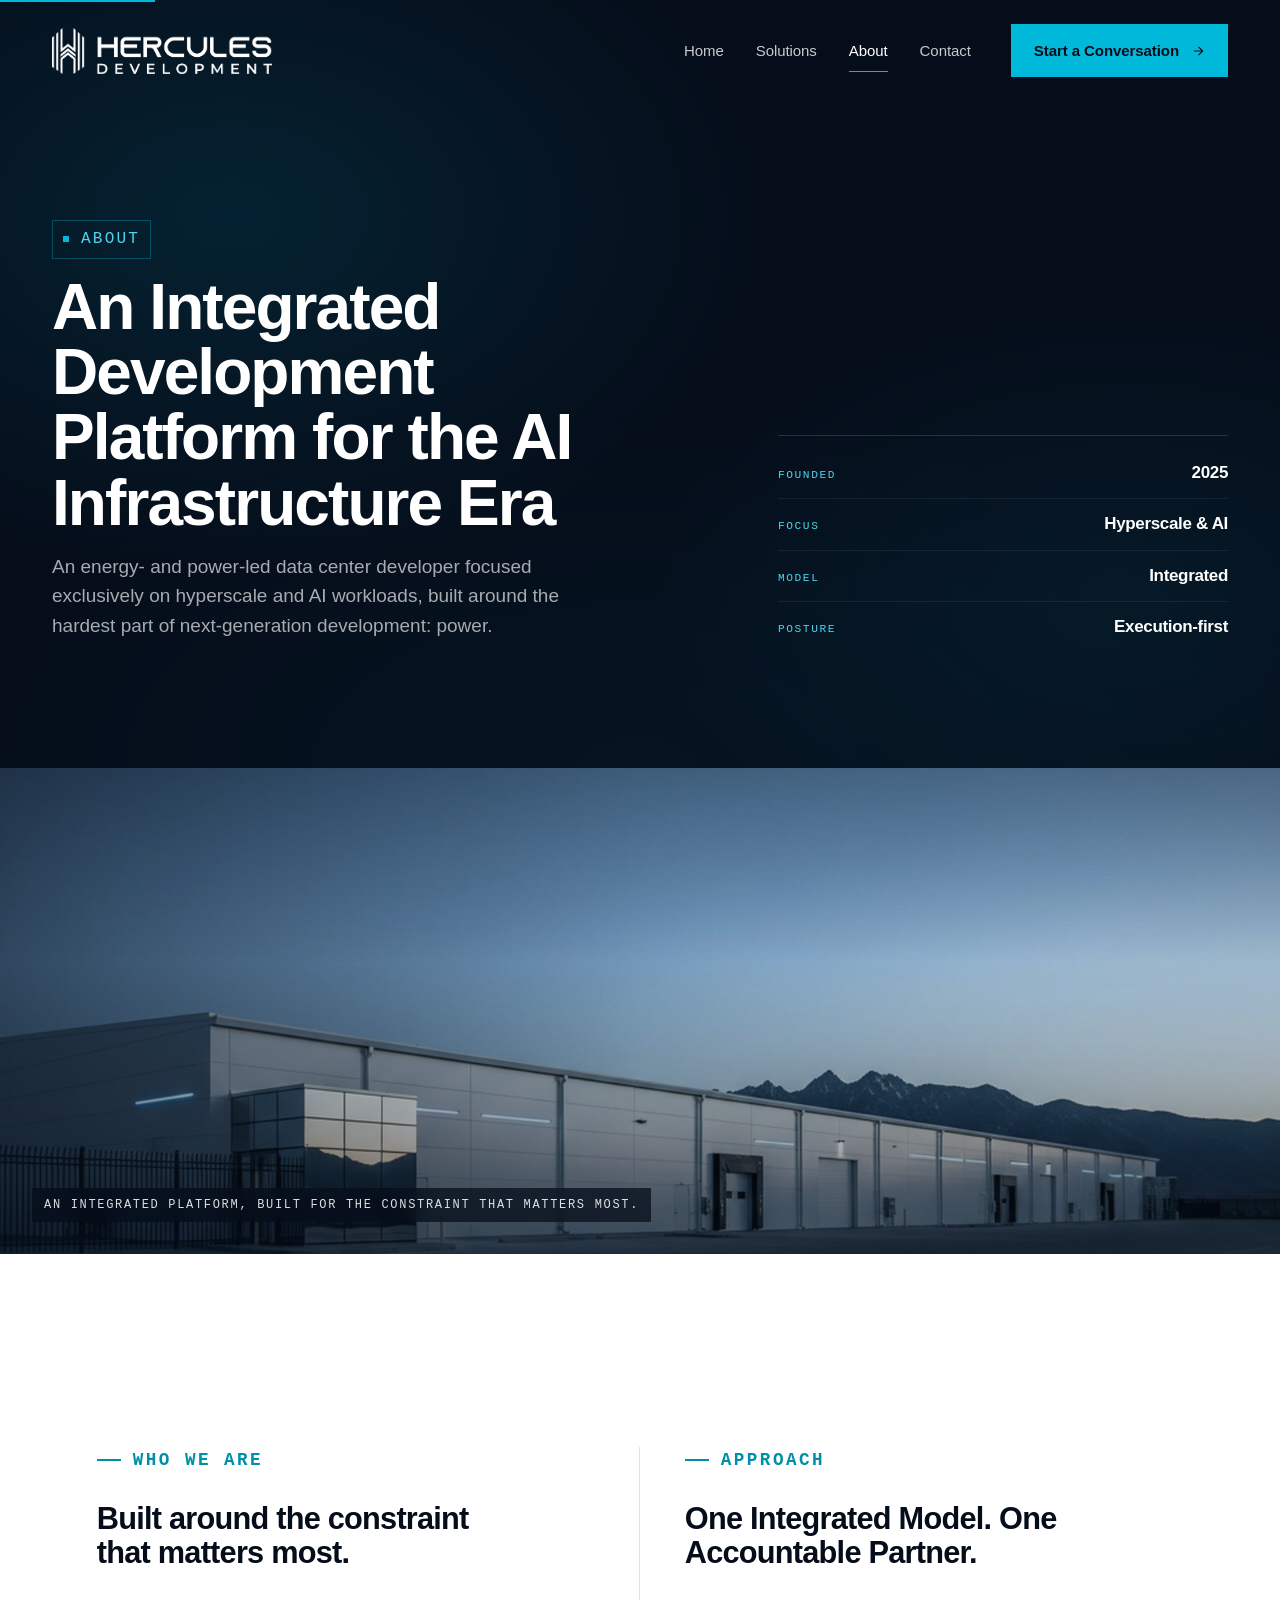
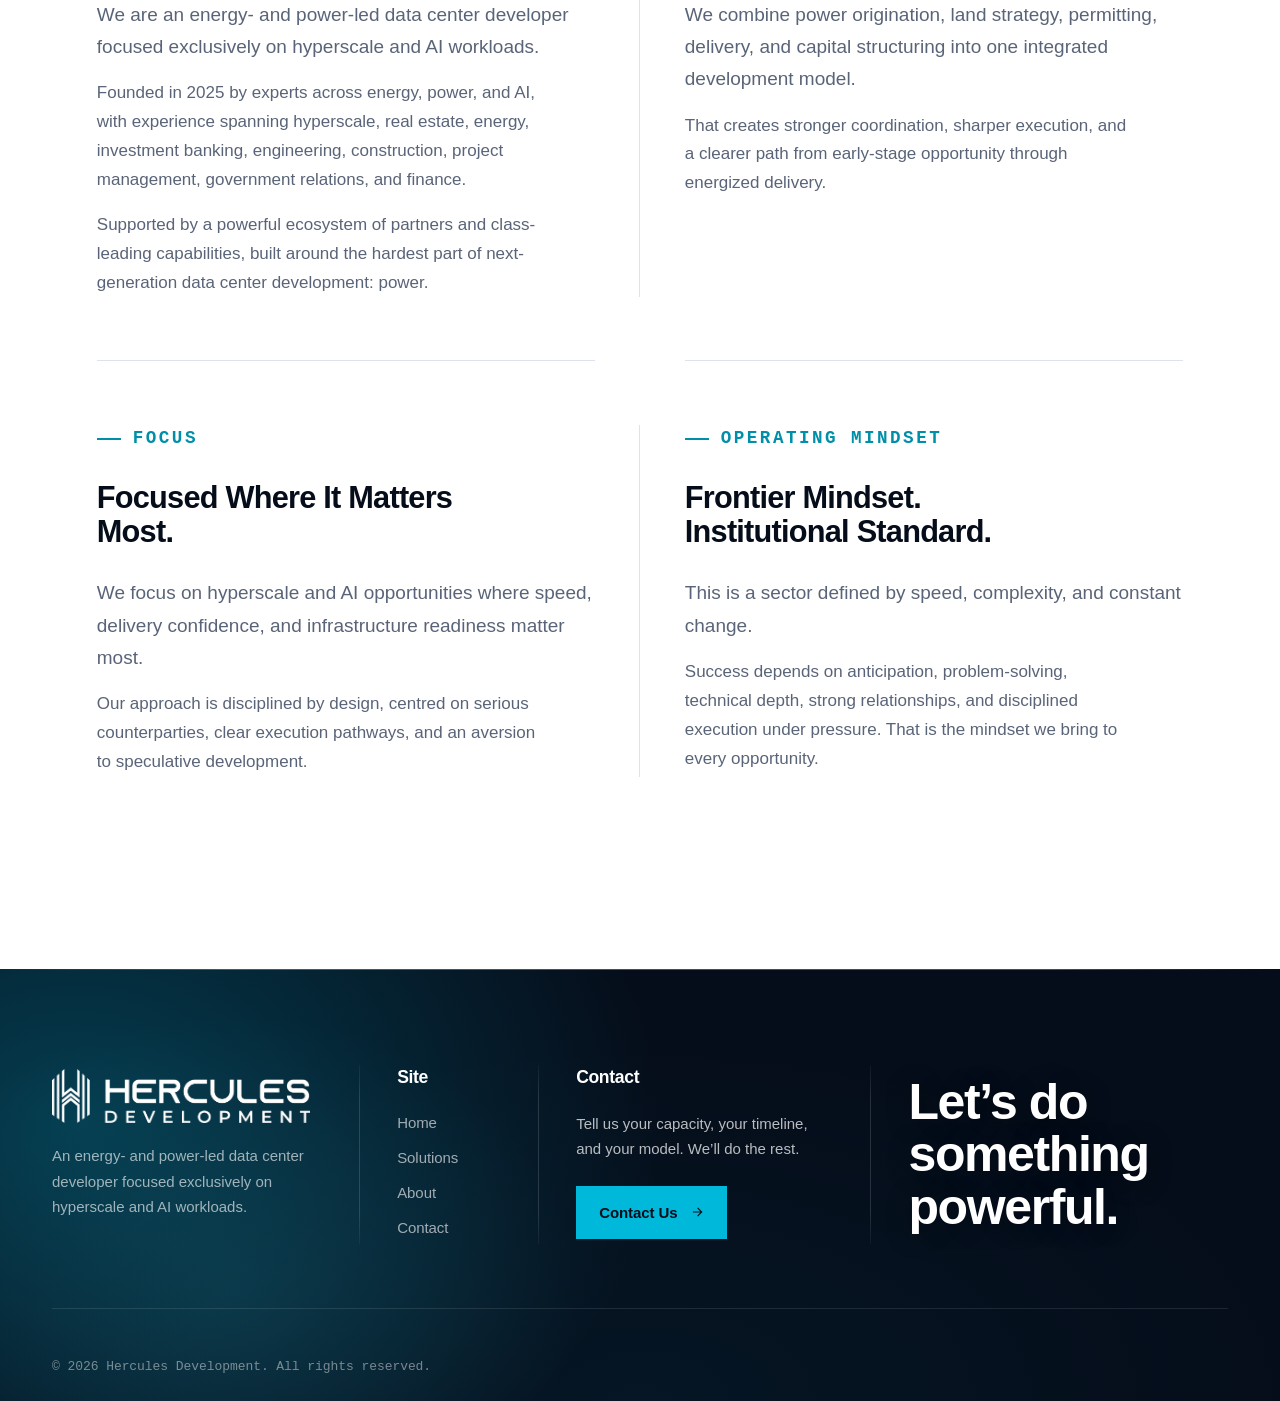
==== about.html @ 0f52dad1 "Initial commit — Hercules Development bespoke v3" ====
<!doctype html>
<html lang="en">
<head>
  <meta charset="utf-8">
  <meta name="viewport" content="width=device-width,initial-scale=1">
  <title>About — An Integrated Development Platform for the AI Infrastructure Era | Hercules Development</title>
  <meta name="description" content="An energy- and power-led data center developer founded in 2025. One integrated model, one accountable partner, focused exclusively on hyperscale and AI workloads.">
  <link rel="icon" type="image/png" href="images/logo.png">
  <link rel="preconnect" href="https://fonts.googleapis.com">
  <link rel="preconnect" href="https://fonts.gstatic.com" crossorigin>
  <link rel="stylesheet" href="css/app.css">
</head>
<body>

<a href="#main" class="skip">Skip to content</a>

<header class="nav nav--floating">
  <div class="frame nav__inner">
    <a href="index.html" class="nav__brand"><img src="images/logo/hercules-logo-full-white.png" alt="Hercules Development"></a>
    <nav class="nav__links">
      <a href="index.html" class="nav__link">Home</a>
      <a href="solutions.html" class="nav__link">Solutions</a>
      <a href="about.html" class="nav__link" aria-current="page">About</a>
      <a href="contact.html" class="nav__link">Contact</a>
      <a href="contact.html" class="btn btn--primary nav__cta">Start a Conversation<svg class="btn__arrow" width="14" height="14" viewBox="0 0 24 24" fill="none" stroke="currentColor" stroke-width="2"><path d="M5 12h14M13 5l7 7-7 7"/></svg></a>
    </nav>
    <button class="nav-toggle" aria-expanded="false" aria-controls="mobile-drawer" aria-label="Open menu"><span></span><span></span><span></span></button>
  </div>
</header>
<div class="nav-mobile" id="mobile-drawer" aria-hidden="true">
  <a href="index.html">Home</a><a href="solutions.html">Solutions</a><a href="about.html">About</a><a href="contact.html">Contact</a>
</div>

<main id="main">

  <!-- page header -->
  <section class="ph ph--media">
    <div class="frame ph__inner ph__inner--split">
      <div class="reveal reveal--left">
        <span class="tag">About</span>
        <h1 style="margin-top: var(--s-4)">An Integrated Development Platform for the AI Infrastructure Era</h1>
        <p class="ph__sub">An energy- and power-led data center developer focused exclusively on hyperscale and AI workloads, built around the hardest part of next-generation development: power.</p>
      </div>
      <aside class="ph__panel reveal reveal--right">
        <div class="ph__panel-row"><span class="ph__panel-key">Founded</span><span class="ph__panel-val">2025</span></div>
        <div class="ph__panel-row"><span class="ph__panel-key">Focus</span><span class="ph__panel-val">Hyperscale &amp; AI</span></div>
        <div class="ph__panel-row"><span class="ph__panel-key">Model</span><span class="ph__panel-val">Integrated</span></div>
        <div class="ph__panel-row"><span class="ph__panel-key">Posture</span><span class="ph__panel-val">Execution-first</span></div>
      </aside>
    </div>
  </section>

  <!-- image strip -->
  <section class="image-strip reveal reveal--scale" style="--strip-pos: center 60%">
    <img src="images/campus-perspective.jpg" alt="">
    <div class="image-strip__overlay"></div>
    <span class="image-strip__caption">An integrated platform, built for the constraint that matters most.</span>
  </section>

  <!-- About 2x2 grid (Who We Are / Approach / Focus / Operating Mindset) -->
  <section class="stage about-grid-section">
    <div class="frame">
      <div class="about-grid stagger stagger--up">
        <article class="about-cell">
          <span class="eyebrow">Who We Are</span>
          <h2 class="about-cell__title">Built around the constraint that matters most.</h2>
          <p class="lede about-cell__lede">We are an energy- and power-led data center developer focused exclusively on hyperscale and AI workloads.</p>
          <p>Founded in 2025 by experts across energy, power, and AI, with experience spanning hyperscale, real estate, energy, investment banking, engineering, construction, project management, government relations, and finance.</p>
          <p>Supported by a powerful ecosystem of partners and class-leading capabilities, built around the hardest part of next-generation data center development: power.</p>
        </article>
        <article class="about-cell">
          <span class="eyebrow">Approach</span>
          <h2 class="about-cell__title">One Integrated Model. One Accountable Partner.</h2>
          <p class="lede about-cell__lede">We combine power origination, land strategy, permitting, delivery, and capital structuring into one integrated development model.</p>
          <p>That creates stronger coordination, sharper execution, and a clearer path from early-stage opportunity through energized delivery.</p>
        </article>
        <article class="about-cell">
          <span class="eyebrow">Focus</span>
          <h2 class="about-cell__title">Focused Where It Matters Most.</h2>
          <p class="lede about-cell__lede">We focus on hyperscale and AI opportunities where speed, delivery confidence, and infrastructure readiness matter most.</p>
          <p>Our approach is disciplined by design, centred on serious counterparties, clear execution pathways, and an aversion to speculative development.</p>
        </article>
        <article class="about-cell">
          <span class="eyebrow">Operating Mindset</span>
          <h2 class="about-cell__title">Frontier Mindset. Institutional Standard.</h2>
          <p class="lede about-cell__lede">This is a sector defined by speed, complexity, and constant change.</p>
          <p>Success depends on anticipation, problem-solving, technical depth, strong relationships, and disciplined execution under pressure. That is the mindset we bring to every opportunity.</p>
        </article>
      </div>
    </div>
  </section>

</main>

<footer class="foot foot--4col">
  <div class="frame">
    <div class="foot__grid">
      <div class="foot__col foot__brand">
        <img src="images/logo/hercules-logo-full-white.png" alt="Hercules Development">
        <p>An energy- and power-led data center developer focused exclusively on hyperscale and AI workloads.</p>
      </div>
      <div class="foot__col foot__nav">
        <h4>Site</h4>
        <ul>
          <li><a href="index.html">Home</a></li>
          <li><a href="solutions.html">Solutions</a></li>
          <li><a href="about.html">About</a></li>
          <li><a href="contact.html">Contact</a></li>
        </ul>
      </div>
      <div class="foot__col foot__contact">
        <h4>Contact</h4>
        <p>Tell us your capacity, your timeline, and your model. We&rsquo;ll do the rest.</p>
        <a href="contact.html" class="btn btn--primary foot__cta-btn">Contact Us<svg class="btn__arrow" width="14" height="14" viewBox="0 0 24 24" fill="none" stroke="currentColor" stroke-width="2"><path d="M5 12h14M13 5l7 7-7 7"/></svg></a>
      </div>
      <div class="foot__col foot__statement">
        <p class="foot__statement-heading">Let&rsquo;s do something powerful.</p>
      </div>
    </div>
    <div class="foot__bottom">
      <span>&copy; <script>document.write(new Date().getFullYear())</script>&nbsp;Hercules Development. All rights reserved.</span>
    </div>
  </div>
</footer>

<script src="js/app.js"></script>
</body>
</html>
---- css/app.css ----
/* =============================================================
   Hercules Development — bespoke build
   No framework. Single file. Token-driven.
   ============================================================= */

/* Geometric pattern in the top-right of the Solutions Overview section */
.solutions-section {
  position: relative;
  overflow: hidden;
}
.solutions-section > .frame {
  position: relative;
  z-index: 1;
}
.solutions-section__pattern {
  position: absolute;
  top: 0;
  right: 0;
  width: clamp(380px, 58%, 920px);
  aspect-ratio: 4 / 3;
  background-image: url("../images/pattern-isometric.png");
  background-size: contain;
  background-position: top right;
  background-repeat: no-repeat;
  opacity: 0.95;
  mix-blend-mode: multiply;
  pointer-events: none;
  z-index: 0;
}
@media (max-width: 720px) {
  .solutions-section__pattern {
    width: 80%;
    opacity: 0.45;
  }
}

/* =============================================================
   Solutions — Delivery Pathways alternating rows with deepening teal
   ============================================================= */
.delivery-section { position: relative; }
.delivery-rows {
  margin-top: var(--s-8);
  display: grid;
  gap: 0;
  border-top: 1px solid var(--line);
}
.delivery-row {
  display: grid;
  grid-template-columns: 1fr 1fr;
  align-items: stretch;
  min-height: clamp(280px, 32vw, 360px);
  border-bottom: 1px solid var(--line);
}
.delivery-row__text {
  display: flex;
  flex-direction: column;
  justify-content: center;
  align-items: flex-start;
  gap: var(--s-3);
  padding: clamp(40px, 5vw, 80px) clamp(28px, 4vw, 64px);
  background: var(--paper);
}
.delivery-row__category {
  font-family: var(--mono);
  font-size: 0.8rem;
  font-weight: 600;
  letter-spacing: var(--tr-meta);
  text-transform: uppercase;
  color: var(--signal-2);
}
.delivery-row__title {
  font-family: var(--display);
  font-size: clamp(1.5rem, 2.4vw, 2.125rem);
  font-weight: 700;
  letter-spacing: -0.025em;
  line-height: 1.12;
  color: var(--ink);
  margin: var(--s-2) 0 var(--s-3) 0;
  max-width: 22ch;
}
.delivery-row__body {
  color: var(--text-mute);
  font-size: var(--t-md);
  line-height: var(--lh-loose);
  margin: 0;
  max-width: 44ch;
}
.delivery-row__panel {
  position: relative;
  display: grid;
  place-items: center;
  overflow: hidden;
}
.delivery-row__big {
  font-family: var(--display);
  font-size: clamp(8rem, 16vw, 14rem);
  font-weight: 800;
  letter-spacing: -0.06em;
  line-height: 0.85;
  color: rgba(255, 255, 255, 0.5);
  user-select: none;
}
/* Progressive teal — lightest at top, full signal at bottom */
.delivery-row--01 .delivery-row__panel { background: #d6f1f7; }
.delivery-row--01 .delivery-row__big   { color: rgba(0, 143, 168, 0.35); }
.delivery-row--02 .delivery-row__panel { background: #a8e1ec; }
.delivery-row--02 .delivery-row__big   { color: rgba(0, 143, 168, 0.42); }
.delivery-row--03 .delivery-row__panel { background: #6dcedf; }
.delivery-row--03 .delivery-row__big   { color: rgba(0, 143, 168, 0.50); }
.delivery-row--04 .delivery-row__panel { background: #2bbed4; }
.delivery-row--04 .delivery-row__big   { color: rgba(255, 255, 255, 0.42); }
.delivery-row--05 .delivery-row__panel { background: var(--signal); }
.delivery-row--05 .delivery-row__big   { color: rgba(255, 255, 255, 0.55); }

/* Mobile / single-column fallback */
@media (max-width: 760px) {
  .delivery-row,
  .delivery-row--02,
  .delivery-row--04 { grid-template-columns: 1fr; min-height: 0; }
  .delivery-row__panel { aspect-ratio: 16 / 7; }
  /* On mobile, panel always renders first regardless of source order */
  .delivery-row { display: flex; flex-direction: column; }
  .delivery-row__panel { order: -1; }
  .delivery-row__big { font-size: clamp(5rem, 18vw, 8rem); }
}

/* =============================================================
   About — 2x2 grid of stylised cells with hairline cross dividers
   ============================================================= */
.about-grid-section { position: relative; padding-block: clamp(72px, 10vw, var(--s-10)); }
.about-grid {
  display: grid;
  grid-template-columns: 1fr;
  gap: 0;
}
@media (min-width: 880px) {
  .about-grid { grid-template-columns: 1fr 1fr; }
}
.about-cell {
  position: relative;
  padding: clamp(40px, 5vw, 72px) clamp(28px, 3.5vw, 56px);
  display: flex;
  flex-direction: column;
  gap: var(--s-4);
  isolation: isolate;
}
.about-cell .eyebrow { margin-bottom: var(--s-3); }
.about-cell__title {
  font-family: var(--display);
  font-size: clamp(1.6rem, 2.4vw, 2.125rem) !important;
  line-height: 1.12 !important;
  letter-spacing: -0.025em;
  color: var(--ink);
  margin: 0 0 var(--s-3) 0 !important;
  max-width: 22ch;
}
.about-cell__lede {
  font-size: var(--t-lg);
  color: var(--ink);
  font-weight: 500;
  line-height: var(--lh-loose);
  margin: 0;
  max-width: 44ch;
}
.about-cell p {
  color: var(--text-mute);
  line-height: var(--lh-loose);
  margin: 0;
  max-width: 48ch;
}
/* horizontal & vertical hairlines (drawn with pseudo-elements so they always span full cells) */
@media (min-width: 880px) {
  .about-cell:nth-child(odd)::after {
    content: "";
    position: absolute;
    top: clamp(40px, 5vw, 72px);
    bottom: clamp(40px, 5vw, 72px);
    right: 0;
    width: 1px;
    background: var(--line);
  }
  .about-cell:nth-child(-n+2)::before {
    content: "";
    position: absolute;
    left: clamp(28px, 3.5vw, 56px);
    right: clamp(28px, 3.5vw, 56px);
    bottom: 0;
    height: 1px;
    background: var(--line);
  }
}

/* =============================================================
   Contact — ph--media hero + 2-col form/aside layout
   ============================================================= */
.contact-section { background: var(--paper-2); }
.contact-grid {
  display: grid;
  grid-template-columns: 1fr;
  gap: clamp(40px, 5vw, 96px);
  align-items: start;
}
@media (min-width: 980px) {
  .contact-grid {
    grid-template-columns: 1.55fr 1fr;
  }
}
.contact-grid__form { position: relative; }
.contact-grid__form .eyebrow { margin-bottom: var(--s-3); }
.contact-grid__form h2 {
  font-size: clamp(1.875rem, 2.6vw, 2.5rem) !important;
  line-height: 1.1 !important;
  margin: 0 0 var(--s-4) 0 !important;
  max-width: 22ch;
}
.contact-grid__lede {
  color: var(--text-mute);
  max-width: 56ch;
  margin: 0 0 var(--s-7);
}
.contact-grid__submit {
  margin-top: var(--s-5);
  width: fit-content;
}
.contact-grid__note {
  color: var(--text-faint);
  font-size: var(--t-xs);
  margin: var(--s-4) 0 0;
}

/* "What to expect" sidebar */
.contact-grid__aside {
  position: relative;
  padding: clamp(28px, 3vw, 44px);
  background: var(--paper);
  border: 1px solid var(--line);
  border-left: 3px solid var(--signal);
}
@media (min-width: 980px) {
  .contact-grid__aside {
    position: sticky;
    top: calc(46px + var(--s-7));      /* stick below the nav while form scrolls */
  }
}
.contact-grid__aside .eyebrow { margin-bottom: var(--s-3); }
.contact-grid__aside-title {
  font-family: var(--display);
  font-size: clamp(1.25rem, 1.6vw, 1.5rem);
  font-weight: 700;
  letter-spacing: -0.02em;
  line-height: 1.18;
  color: var(--ink);
  margin: 0 0 var(--s-5) 0;
}
.contact-aside-list {
  display: grid;
  gap: var(--s-5);
  list-style: none;
  padding: 0;
  margin: 0;
}
.contact-aside-list li {
  display: grid;
  grid-template-columns: 40px 1fr;
  gap: var(--s-4);
  align-items: start;
}
.contact-aside-list__num {
  font-family: var(--display);
  font-size: 1.25rem;
  font-weight: 700;
  letter-spacing: -0.02em;
  color: var(--signal);
  line-height: 1;
  padding-top: 2px;
}
.contact-aside-list li strong {
  display: block;
  font-family: var(--display);
  font-weight: 600;
  font-size: var(--t-md);
  color: var(--ink);
  line-height: 1.2;
  margin-bottom: var(--s-2);
}
.contact-aside-list li p {
  color: var(--text-mute);
  font-size: var(--t-sm);
  line-height: var(--lh-loose);
  margin: 0;
  max-width: 40ch;
}

/* Bolder form field borders (2.5px) + better focus state */
.form--bold .field input,
.form--bold .field textarea {
  border: 2.5px solid var(--line) !important;
  background: var(--paper) !important;
  padding: 14px 16px !important;
  font-size: var(--t-md);
  color: var(--ink);
  transition: border-color 200ms, box-shadow 200ms;
}
.form--bold .field input:hover,
.form--bold .field textarea:hover { border-color: rgba(0, 184, 217, 0.55) !important; }
.form--bold .field input:focus,
.form--bold .field textarea:focus {
  border-color: var(--signal) !important;
  outline: none !important;
  box-shadow: 0 0 0 3px rgba(0, 184, 217, 0.16);
}
.form--bold .field label {
  font-family: var(--mono);
  font-size: 0.72rem;
  font-weight: 600;
  letter-spacing: var(--tr-meta);
  text-transform: uppercase;
  color: var(--text-mute);
  margin-bottom: var(--s-2);
  display: block;
}
.form--bold .form__row {
  display: grid;
  grid-template-columns: 1fr;
  gap: var(--s-4);
  margin-bottom: var(--s-4);
}
@media (min-width: 640px) {
  .form--bold .form__row { grid-template-columns: 1fr 1fr; gap: var(--s-5); }
}
.form--bold .field--full { margin-bottom: 0; }

/* Spacer below contact hero on desktop so the form-card overlap doesn't crash the footer */
@media (min-width: 980px) {
  .contact-hero + .foot--4col {
    padding-top: calc(clamp(80px, 10vw, 160px) + clamp(64px, 7vw, 96px));
  }
}

/* Centered contact hero */
.ph__inner--centered {
  display: block;
  text-align: center;
  max-width: 820px;
  margin-left: auto;
  margin-right: auto;
}
.ph__inner--centered .ph__sub {
  margin-left: auto;
  margin-right: auto;
  max-width: 64ch;
  margin-bottom: clamp(40px, 5vw, 72px);
}
.ph__inner--centered h1,
.ph__inner--centered .tag {
  margin-left: auto;
  margin-right: auto;
}
.ph__inner--centered h1 { max-width: none; }
.contact-ph--centered { padding-bottom: clamp(120px, 14vw, 200px); }

/* Encapsulated form card, overlapping the hero */
.contact-section--card { background: var(--paper-2); }
.contact-section--card .frame { position: relative; }
.contact-card {
  position: relative;
  max-width: 760px;
  margin: clamp(-260px, -18vw, -160px) auto 0;
  background: var(--paper);
  border: 1px solid var(--line);
  border-top: 3px solid var(--signal);
  padding: clamp(28px, 4vw, 56px);
  box-shadow: 0 30px 80px -30px rgba(0, 0, 0, 0.35), 0 12px 30px -12px rgba(0, 0, 0, 0.18);
  z-index: 2;
}
.contact-card .eyebrow { margin-bottom: var(--s-3); display: block; }
.contact-card h2 {
  font-size: clamp(1.875rem, 2.6vw, 2.5rem) !important;
  line-height: 1.1 !important;
  margin: 0 0 var(--s-4) 0 !important;
  max-width: 22ch;
}
.contact-card__lede {
  color: var(--text-mute);
  max-width: 56ch;
  margin: 0 0 var(--s-7);
}

/* Hero heading word-by-word animation (blur + lift + fade) */
@keyframes hero-word-in {
  from { opacity: 0; filter: blur(8px); transform: translateY(6px); }
  to   { opacity: 1; filter: blur(0);   transform: translateY(0); }
}
.hero__heading .word {
  display: inline-block;
  opacity: 0;
  white-space: pre;
}
.hero__heading.anim-in .word {
  animation: hero-word-in 0.6s cubic-bezier(0.2, 0.8, 0.2, 1) forwards;
}
@media (prefers-reduced-motion: reduce) {
  .hero__heading .word { opacity: 1 !important; filter: none !important; transform: none !important; animation: none !important; }
}

/* Muted second-half of an h2 (the "Power Now Sets the Pace." styling) */
.h2-mute { color: #8a93a3; }

/* Capacity Crunch — 2-column split: copy left, tightly-stacked stats right */
.capacity-split {
  display: grid;
  grid-template-columns: 1fr;
  gap: var(--s-7);
  align-items: center;          /* vertically centre right column against left text */
}
@media (min-width: 880px) {
  .capacity-split {
    grid-template-columns: 1.1fr 1fr;
    gap: clamp(48px, 6vw, 120px);
  }
}
.capacity-split__copy {
  max-width: 56ch;
}
.capacity-stats {
  display: grid;
  grid-template-columns: 1fr;
  gap: 1px;
  background: var(--line);
}
.capacity-stats__row {
  background: var(--paper-2);
  padding: var(--s-4) 0;        /* tighter vertical padding, no horizontal */
  display: flex;
  flex-direction: column;
  gap: 4px;                     /* tiny gap between number and label */
}
.capacity-stats__row .megastat__num {
  font-size: 4.5rem;            /* user-requested size */
  line-height: 1;
  margin: 0;
  letter-spacing: -0.04em;
}
.capacity-stats__row .megastat__num sup {
  font-size: 0.38em;
  line-height: 1;
}
.capacity-stats__row .megastat__lbl {
  margin-top: 0 !important;
  font-size: var(--t-sm);
  line-height: 1.4;
  color: var(--text-mute);
  max-width: 42ch;
}

/* Hercules Advantage section — paper-2 bg, cards stand on light grey */
.advantage-section { position: relative; }
.stage--paper2 .advantage__cell {
  background: var(--paper);
  border-color: var(--line);
}

/* Universal 40px gap below every H2 */
h2 { margin-bottom: 40px; font-size: 48px !important; line-height: 1.08; }
.h-stack { gap: 0 !important; }
.h-stack p { margin-top: 0 !important; }
.h-stack > .eyebrow { margin-bottom: var(--s-4); }
.h-stack p + p { margin-top: var(--s-4) !important; }

/* Compare bars — stacked variant: label + value on one row, full-width bar below */
.compare--stacked .compare__row {
  display: grid;
  grid-template-columns: 1fr;
  gap: var(--s-3);
  padding-block: var(--s-4);
}
.compare--stacked .compare__row + .compare__row {
  margin-top: var(--s-4);
  padding-top: var(--s-6);
  border-top: 1px solid rgba(255, 255, 255, 0.08);
}
.compare--stacked .compare__row-head {
  display: flex;
  align-items: baseline;
  justify-content: space-between;
  gap: var(--s-4);
}
.compare--stacked .compare__label {
  font-family: var(--mono);
  font-size: 0.78rem;
  letter-spacing: var(--tr-meta);
  text-transform: uppercase;
  color: rgba(255, 255, 255, 0.68);
}
.compare--stacked .compare__row--us .compare__label { color: var(--signal-1); }
.compare--stacked .compare__val {
  font-family: var(--display);
  font-size: var(--t-h4);
  font-weight: 700;
  letter-spacing: var(--tr-tight);
  color: var(--text-inv);
}
.compare--stacked .compare__bar {
  width: 100%;
  height: 12px;
}
.compare--stacked .compare__row--us .compare__bar { height: 14px; }

/* "From LOI to Energized" — dark section, text left, full-bleed data-hall image right */
.speed-section {
  background: var(--ink);
  color: var(--text-inv);
  overflow: hidden;
}
.speed-section__grid {
  display: grid;
  grid-template-columns: 1fr;
  align-items: stretch;
  min-height: clamp(520px, 60vh, 720px);
}
@media (min-width: 880px) {
  .speed-section__grid { grid-template-columns: 1fr 1fr; }
}
.speed-section__text {
  display: flex;
  flex-direction: column;
  align-items: flex-start;
  text-align: left;
  justify-content: center;
  gap: var(--s-5);
  padding: clamp(64px, 8vw, 128px) clamp(24px, 5vw, 80px);
  max-width: 680px;
  margin-left: auto;
  width: 100%;
}
.speed-section__text .eyebrow { margin-bottom: var(--s-2); color: var(--signal-1); }
.speed-section__text h2 {
  color: var(--text-inv);
  font-size: clamp(2rem, 3.2vw, 2.75rem);
  line-height: 1.08;
  max-width: 18ch;
}
.speed-section__text .lede {
  color: rgba(255, 255, 255, 0.82);
  max-width: 52ch;
  line-height: var(--lh-loose);
}
.speed-section__text .compare {
  margin-top: var(--s-5);
  max-width: 520px;
  width: 100%;
}
.speed-section__media {
  position: relative;
  min-height: 380px;
  background: var(--ink-2);
  overflow: hidden;
}
.speed-section__media img {
  position: absolute;
  inset: 0;
  width: 100%;
  height: 100%;
  object-fit: cover;
  object-position: center;
  display: block;
}
@media (max-width: 879px) {
  .speed-section__media { order: -1; min-height: 320px; aspect-ratio: 16 / 10; }
}

/* About preview — light 2-column split (eyebrow+h2+lede left, body+CTA right) */
.about-section--split { background: var(--paper-2); }
.about-split {
  display: grid;
  grid-template-columns: 1fr;
  gap: var(--s-7);
  align-items: start;
}
@media (min-width: 880px) {
  .about-split {
    grid-template-columns: 1fr 1fr;
    gap: clamp(48px, 6vw, 120px);
  }
}
.about-split__left h2 {
  font-size: clamp(2rem, 3.2vw, 2.75rem);
  line-height: 1.08;
  max-width: 18ch;
}
.about-split__left .lede {
  color: var(--ink);
  font-size: var(--t-lg);
  font-weight: 500;
  line-height: var(--lh-loose);
  max-width: 48ch;
  margin-top: 0;
}
.about-split__right {
  display: flex;
  flex-direction: column;
  gap: var(--s-5);
  padding-top: var(--s-7);
}
@media (min-width: 880px) {
  .about-split__right { padding-top: 0; }
}
.about-split__right p {
  color: var(--text-mute);
  line-height: var(--lh-loose);
  max-width: 52ch;
}
.about-split__cta {
  align-self: flex-start;
  margin-top: var(--s-3);
}

/* Final CTA band — 3-column premium footer-style block on dark ink bg */
.cta-band {
  background: var(--ink);
  color: var(--text-inv);
  padding-block: clamp(72px, 9vw, 120px);
  position: relative;
  overflow: hidden;
}
.cta-band::before {
  content: "";
  position: absolute;
  inset: 0;
  background:
    radial-gradient(900px 500px at 18% 22%, rgba(0, 184, 217, 0.08), transparent 60%),
    radial-gradient(800px 500px at 82% 78%, rgba(0, 184, 217, 0.05), transparent 60%);
  pointer-events: none;
}
.cta-band > .frame { position: relative; z-index: 1; }
.cta-band__grid {
  display: grid;
  grid-template-columns: 1fr;
  gap: var(--s-7);
  align-items: start;
}
@media (min-width: 880px) {
  .cta-band__grid {
    grid-template-columns: 1fr 1fr 1fr;
    gap: clamp(40px, 4vw, 80px);
    align-items: stretch;
  }
}
.cta-band__col {
  display: flex;
  flex-direction: column;
  gap: var(--s-4);
}
.cta-band__col--head .cta-band__heading {
  font-family: var(--display);
  font-size: clamp(1.625rem, 2.4vw, 2.125rem);
  font-weight: 700;
  letter-spacing: var(--tr-tight);
  line-height: 1.1;
  color: var(--text-inv);
  margin-bottom: 0 !important;
  max-width: 14ch;
}
.cta-band__col--brand {
  align-items: flex-start;
}
.cta-band__logo {
  height: 50px;
  width: auto;
  display: block;
  margin-bottom: var(--s-3);
}
.cta-band__tag {
  color: rgba(255, 255, 255, 0.7);
  font-size: var(--t-sm);
  line-height: var(--lh-loose);
  max-width: 38ch;
}
.cta-band__col--cta { gap: var(--s-5); }
.cta-band__body {
  color: rgba(255, 255, 255, 0.78);
  font-size: var(--t-sm);
  line-height: var(--lh-loose);
  max-width: 40ch;
}
.cta-band__btn { align-self: flex-start; }
@media (min-width: 880px) {
  .cta-band__col--head { padding-right: var(--s-5); border-right: 1px solid rgba(255, 255, 255, 0.08); }
  .cta-band__col--brand { padding-right: var(--s-5); border-right: 1px solid rgba(255, 255, 255, 0.08); padding-left: var(--s-3); }
  .cta-band__col--cta { padding-left: var(--s-3); }
}

/* Homepage About — left column (text + CTA) + full-bleed image on the right */
.about-section {
  background: var(--paper-2);
  overflow: hidden;
}
.about-section__grid {
  display: grid;
  grid-template-columns: 1fr;
  align-items: stretch;
  min-height: 540px;
}
@media (min-width: 880px) {
  .about-section__grid {
    grid-template-columns: 1fr 1fr;
  }
}
.about-section__text {
  display: flex;
  flex-direction: column;
  align-items: flex-start;
  justify-content: center;
  text-align: left;
  gap: var(--s-4);
  padding: clamp(64px, 8vw, 128px) clamp(24px, 5vw, 80px);
  max-width: 680px;
  margin-left: auto;
  width: 100%;
}
.about-section__text .eyebrow { margin-bottom: var(--s-2); }
.about-section__text h2 {
  font-size: clamp(2rem, 3.2vw, 2.75rem);
  line-height: 1.08;
  margin-bottom: var(--s-3);
  max-width: 18ch;
}
.about-section__text p {
  color: var(--text-mute);
  line-height: var(--lh-loose);
  max-width: 48ch;
}
.about-section__text p.lede {
  color: var(--ink);
  font-size: var(--t-lg);
  font-weight: 500;
}
.about-section__cta {
  margin-top: var(--s-5);
  align-self: flex-start;
}
.about-section__media {
  position: relative;
  min-height: 360px;
  background: var(--ink-2);
  overflow: hidden;
}
.about-section__media img {
  position: absolute;
  inset: 0;
  width: 100%;
  height: 100%;
  object-fit: cover;
  object-position: center;
  display: block;
}
@media (max-width: 879px) {
  .about-section__media {
    order: -1;
    min-height: 320px;
    aspect-ratio: 16 / 10;
  }
}

/* Legacy .about-preview styles retained as a no-op fallback in case any other doc references it */
.about-preview { display: grid; gap: var(--s-5); }

/* closing line under solutions overview */
.closing-line {
  margin: var(--s-7) 0 0;
  max-width: 100%;
  text-align: left;
  font-family: var(--display);
  font-size: clamp(1.25rem, 2vw, 1.625rem);
  font-weight: 600;
  letter-spacing: var(--tr-snug);
  color: var(--ink);
  opacity: 0;
  transform: translateY(20px);
  transition: opacity 800ms cubic-bezier(0.22,1,0.36,1), transform 800ms cubic-bezier(0.22,1,0.36,1);
}
.closing-line.in {
  opacity: 1;
  transform: none;
}

/* Hercules Advantage on light bg — override the dark default (legacy .why styles kept for compat) */
.why--light .why__row {
  border-top-color: var(--line);
}
.why--light .why__row:last-child {
  border-bottom-color: var(--line);
}
.why--light .why__text {
  color: var(--ink);
}
.why--light .why__mark {
  color: var(--signal);
  font-size: 1.6rem;
  line-height: 1;
  padding-top: 6px;
  text-align: left;
  font-family: var(--display);
}

/* Advantage grid — premium editorial card design for the 6 Hercules Advantage items */
.advantage {
  margin-top: var(--s-8);
  display: grid;
  grid-template-columns: 1fr;
  gap: var(--s-4);
}
@media (min-width: 720px) {
  .advantage { grid-template-columns: 1fr 1fr; gap: var(--s-5); }
}
@media (min-width: 1024px) {
  .advantage { grid-template-columns: repeat(3, minmax(0, 1fr)); gap: var(--s-5); }
}
.advantage__cell {
  position: relative;
  padding: clamp(32px, 3.2vw, 48px) clamp(28px, 3vw, 40px) clamp(56px, 5vw, 72px);
  background: var(--paper);
  border: 1px solid var(--line);
  overflow: hidden;
  display: flex;
  flex-direction: column;
  align-items: flex-start;
  text-align: left;
  gap: var(--s-4);
  isolation: isolate;
  min-height: 320px;
}
/* Top accent rule — short signal-cyan line */
.advantage__cell::before {
  content: "";
  position: absolute;
  top: 0;
  left: 0;
  width: 56px;
  height: 2px;
  background: var(--signal);
  z-index: 1;
}
/* Mono index label "01–06" in the top-right corner */
.advantage__cell::after {
  content: attr(data-num);
  position: absolute;
  top: clamp(20px, 2vw, 28px);
  right: clamp(20px, 2vw, 28px);
  font-family: var(--mono);
  font-size: 0.72rem;
  font-weight: 600;
  letter-spacing: var(--tr-meta);
  color: rgba(0, 0, 0, 0.28);
  z-index: 1;
}
.advantage__icon {
  width: 52px;
  height: 52px;
  display: grid;
  place-items: center;
  color: var(--signal);
  border: 1px solid rgba(0, 184, 217, 0.30);
  background: rgba(0, 184, 217, 0.04);
  margin-bottom: var(--s-4);
  flex-shrink: 0;
}
.advantage__icon svg { width: 24px; height: 24px; }
.advantage__title {
  font-family: var(--display);
  font-size: clamp(1.3rem, 1.7vw, 1.5rem);
  font-weight: 700;
  color: var(--ink);
  letter-spacing: -0.025em;
  line-height: 1.18;
  text-align: left;
  margin: 0;
  max-width: none;
  align-self: stretch;
}
.advantage__text {
  color: var(--text-mute);
  font-size: var(--t-sm);
  line-height: var(--lh-loose);
  text-align: left;
  margin: 0;
  max-width: none;
  flex: 1;
}
.advantage__rule {
  position: absolute;
  left: clamp(28px, 3vw, 40px);
  bottom: clamp(28px, 3vw, 36px);
  width: 32px;
  height: 2px;
  background: var(--signal);
}

/* Reveal-friendly initial state for cells inside .stagger */
.stagger .advantage__cell { opacity: 0; transform: translateY(20px); transition: opacity 800ms cubic-bezier(0.22,1,0.36,1), transform 800ms cubic-bezier(0.22,1,0.36,1); }
.stagger.in .advantage__cell { opacity: 1; transform: translateY(0); }
.stagger.in .advantage__cell:nth-child(1) { transition-delay: 0ms; }
.stagger.in .advantage__cell:nth-child(2) { transition-delay: 60ms; }
.stagger.in .advantage__cell:nth-child(3) { transition-delay: 120ms; }
.stagger.in .advantage__cell:nth-child(4) { transition-delay: 180ms; }
.stagger.in .advantage__cell:nth-child(5) { transition-delay: 240ms; }
.stagger.in .advantage__cell:nth-child(6) { transition-delay: 300ms; }

/* Tech-grid: 6 editorial cards (icon + index + label + body) on the dark Tech Positioning bg */
.tech-grid {
  margin-top: var(--s-8);
  display: grid;
  grid-template-columns: 1fr;
  gap: 1px;
  background: rgba(255, 255, 255, 0.08);
  list-style: none;
  padding: 0;
}
@media (min-width: 720px) { .tech-grid { grid-template-columns: 1fr 1fr; } }
@media (min-width: 1080px) { .tech-grid { grid-template-columns: repeat(3, 1fr); } }
.tech-card {
  position: relative;
  background: rgba(5, 13, 26, 0.78);
  backdrop-filter: blur(2px);
  padding: var(--s-7) var(--s-6) var(--s-6);
  display: flex;
  flex-direction: column;
  gap: var(--s-3);
  isolation: isolate;
}
.tech-card__index {
  font-family: var(--mono);
  font-size: 0.9rem;
  font-weight: 600;
  letter-spacing: var(--tr-meta);
  text-transform: uppercase;
  color: var(--signal-1);
}
.tech-card__label {
  font-family: var(--display);
  font-size: var(--t-h4);
  font-weight: 700;
  letter-spacing: var(--tr-snug);
  line-height: 1.18;
  color: var(--text-inv);
  margin: 0;
  max-width: 22ch;
}
.tech-card__metric {
  font-variant-numeric: tabular-nums;
  color: var(--signal-1);
}
.tech-card__body {
  color: rgba(255, 255, 255, 0.65);
  font-size: var(--t-sm);
  line-height: var(--lh-loose);
  max-width: 32ch;
  margin: 0;
}
.tech-card__inline {
  color: var(--text-inv);
  font-weight: 500;
  white-space: nowrap;
}

/* Centred footer variant (kept as fallback for other pages) */
.foot--center {
  text-align: center;
}
.foot--center .foot__brand {
  display: flex;
  flex-direction: column;
  align-items: center;
  gap: var(--s-4);
  margin-bottom: var(--s-7);
}
.foot--center .foot__brand img {
  margin-bottom: 0;
}
.foot--center .foot__brand p {
  max-width: 56ch;
  margin: 0 auto;
}
.foot--center .foot__bottom {
  justify-content: center;
  text-align: center;
}

/* =============================================================
   4-column footer — premium dark band with glow + full-height dividers
   ============================================================= */
.foot--4col {
  position: relative;
  background: var(--ink);
  color: var(--text-inv);
  padding-block: clamp(80px, 9vw, 128px) var(--s-7);
  overflow: hidden;
  isolation: isolate;
}
/* Layered radial glow on the left — strong, premium, not pathetic */
.foot--4col::before {
  content: "";
  position: absolute;
  inset: 0;
  background:
    radial-gradient(900px 700px at 6% 35%, rgba(0, 184, 217, 0.28), transparent 65%),
    radial-gradient(500px 400px at 18% 75%, rgba(78, 212, 236, 0.10), transparent 70%),
    radial-gradient(1100px 600px at 50% 100%, rgba(0, 184, 217, 0.05), transparent 60%);
  pointer-events: none;
  z-index: 0;
}
/* Thin signal-coloured rule at the top of the footer */
.foot--4col::after {
  content: "";
  position: absolute;
  top: 0;
  left: 0;
  right: 0;
  height: 1px;
  background: linear-gradient(90deg, transparent 0%, rgba(0, 184, 217, 0.55) 18%, rgba(0, 184, 217, 0.55) 82%, transparent 100%);
  z-index: 1;
}
.foot--4col > .frame { position: relative; z-index: 2; }

.foot--4col .foot__grid {
  display: grid;
  grid-template-columns: 1fr;
  align-items: stretch;       /* all columns share the same height */
  padding-bottom: clamp(48px, 5vw, 80px);
  border-bottom: 1px solid rgba(255, 255, 255, 0.10);
  margin-bottom: var(--s-5);
  gap: var(--s-7);
}
@media (min-width: 880px) {
  .foot--4col .foot__grid {
    grid-template-columns: 1.2fr 0.7fr 1.3fr 1.4fr;
    gap: 0;
  }
}

.foot--4col .foot__col {
  display: flex;
  flex-direction: column;
  align-items: flex-start;
  justify-content: flex-start;
  gap: 0;
  position: relative;
  padding-block: var(--s-1);
}
@media (min-width: 880px) {
  .foot--4col .foot__col {
    padding-inline: clamp(28px, 3vw, 56px);
  }
  .foot--4col .foot__col:first-child  { padding-left: 0; }
  .foot--4col .foot__col:last-child   { padding-right: 0; }
  /* Full-height divider on every column except the first */
  .foot--4col .foot__col + .foot__col::before {
    content: "";
    position: absolute;
    top: 0;
    bottom: 0;
    left: 0;
    width: 1px;
    background: linear-gradient(180deg,
      rgba(255, 255, 255, 0.04) 0%,
      rgba(255, 255, 255, 0.14) 18%,
      rgba(255, 255, 255, 0.14) 82%,
      rgba(255, 255, 255, 0.04) 100%);
  }
}

/* Column 1 — brand */
.foot--4col .foot__brand img {
  height: 54px;
  width: auto;
  max-width: none;
  flex-shrink: 0;
  display: block;
  object-fit: contain;
  margin: 0 0 20px 0;
}
.foot--4col .foot__brand p {
  color: rgba(255, 255, 255, 0.62);
  font-size: var(--t-sm);
  line-height: var(--lh-loose);
  max-width: 32ch;
  margin: 0;
}

/* Column heading style — used by both Site + Contact for consistent rhythm */
.foot--4col .foot__nav h4,
.foot--4col .foot__contact h4 {
  font-family: var(--display);
  font-size: 1.1rem;
  font-weight: 700;
  letter-spacing: var(--tr-snug);
  color: var(--text-inv);
  text-transform: none;
  line-height: 1;
  margin: 0 0 24px 0 !important;
  padding: 0;
}

/* Column 2 — site nav */
.foot--4col .foot__nav ul {
  display: flex;
  flex-direction: column;
  gap: var(--s-3);
  margin: 0;
  padding: 0;
  list-style: none;
}
.foot--4col .foot__nav a {
  color: rgba(255, 255, 255, 0.62);
  font-size: var(--t-sm);
  letter-spacing: -0.005em;
  transition: color 200ms;
}
.foot--4col .foot__nav a:hover { color: var(--signal-1); }

/* Column 3 — contact CTA */
.foot--4col .foot__contact p {
  color: rgba(255, 255, 255, 0.72);
  font-size: var(--t-sm);
  line-height: var(--lh-loose);
  max-width: 28ch;
  margin: 0 0 24px 0;
}
.foot--4col .foot__cta-btn { align-self: flex-start; }

/* Column 4 — display statement */
.foot--4col .foot__statement {
  justify-content: center;
}
.foot--4col .foot__statement-heading {
  font-family: var(--display);
  font-size: 3.125rem;
  font-weight: 700;
  letter-spacing: -0.028em;
  line-height: 1.05;
  color: var(--text-inv);
  max-width: 14ch;
  margin: 0;
  text-shadow: 0 2px 24px rgba(0, 0, 0, 0.35);
}
@media (max-width: 879px) {
  .foot--4col .foot__statement-heading { font-size: 2.25rem; }
}

.foot--4col .foot__bottom {
  display: flex;
  justify-content: flex-start;
  color: rgba(255, 255, 255, 0.45);
  font-size: var(--t-xs);
  letter-spacing: -0.005em;
}

/* Hide cyan radial gradients under the map (the "blue bar" the user reported) */
.map-stage::before {
  background: none !important;
}

/* Map section — standalone, no .map-stage/.stage--inv inheritance baggage */
.map-section {
  position: relative;
  background: var(--ink);
  overflow: hidden;
}
.worldmap--hero {
  position: relative;
  margin: 0 !important;
  width: 100% !important;
  max-width: none !important;
  padding: 0;
  min-height: clamp(520px, 75vh, 820px);
  overflow: hidden;
}
.worldmap--hero .worldmap__base {
  position: absolute;
  inset: -20% 0 -20% 0;
  width: 100%;
  height: 140%;
  object-fit: cover;
  object-position: center;
  will-change: transform;
  transform: translate3d(0, 0, 0);
  z-index: 0;
  /* No mask — the image is the section background. Image's intrinsic dark navy fills the section. */
}
.worldmap--hero::after {
  /* left-side darkening for headline legibility */
  content: "";
  position: absolute;
  inset: 0;
  background: linear-gradient(90deg, rgba(5,13,26,0.78) 0%, rgba(5,13,26,0.45) 45%, rgba(5,13,26,0.10) 100%);
  pointer-events: none;
  z-index: 1;
}
.worldmap__overlay {
  position: relative;
  z-index: 2;
  display: flex;
  align-items: center;
  width: 100%;
  min-height: clamp(520px, 75vh, 820px);
  padding-block: clamp(96px, 12vw, 160px);
}
.worldmap__overlay .frame { width: 100%; }
.worldmap__copy h2 {
  color: var(--text-inv);
  font-size: clamp(2rem, 4vw, 3.5rem);
  letter-spacing: var(--tr-tight);
  max-width: 18ch;
  text-shadow: 0 2px 16px rgba(0,0,0,0.45);
}
.worldmap__copy .lede {
  color: rgba(255, 255, 255, 0.88);
  max-width: 56ch;
  text-shadow: 0 1px 8px rgba(0,0,0,0.4);
  padding-top:40px;
}

@import url('https://fonts.googleapis.com/css2?family=Inter+Tight:wght@500;600;700;800;900&family=Inter:wght@400;500;600;700&family=IBM+Plex+Mono:wght@400;500;600&display=swap');

/* ---------- 1. tokens ---------- */
:root {
  /* surface */
  --ink:        #050d1a;
  --ink-2:      #0a1628;
  --ink-3:      #14233d;
  --paper:      #ffffff;
  --paper-2:    #f6f8fb;
  --paper-3:    #eceff4;
  --line:       #dde3ec;
  --line-soft:  #eef1f5;

  /* type */
  --text:       #1a2332;
  --text-mute:  #5a6478;
  --text-faint: #8a93a3;
  --text-inv:   #ffffff;

  /* accent */
  --signal:     #00b8d9;
  --signal-1:   #4ed4ec;
  --signal-2:   #008fa8;

  /* font stacks */
  --display: 'Inter Tight', -apple-system, BlinkMacSystemFont, 'Segoe UI', sans-serif;
  --sans:    'Inter', -apple-system, BlinkMacSystemFont, 'Segoe UI', sans-serif;
  --mono:    'IBM Plex Mono', 'SF Mono', Menlo, monospace;

  /* type scale — fluid clamp() pairs */
  --t-xs:  0.8125rem;
  --t-sm:  0.9375rem;
  --t-base: 1rem;
  --t-md:  1.0625rem;
  --t-lg:  1.1875rem;
  --t-xl:  1.375rem;
  --t-h4:  clamp(1.25rem, 1vw + 1rem, 1.5rem);
  --t-h3:  clamp(1.5rem,  1.4vw + 1rem, 1.875rem);
  --t-h2:  clamp(2rem,    2.5vw + 1rem, 3rem);
  --t-h1:  clamp(2.5rem,  4.5vw + 1rem, 5rem);
  --t-mega:clamp(3rem,   8vw + 1rem,  9rem);

  /* leading */
  --lh-tight: 1.04;
  --lh-snug:  1.18;
  --lh-body:  1.55;
  --lh-loose: 1.7;

  /* tracking */
  --tr-tight:  -0.03em;
  --tr-snug:   -0.02em;
  --tr-zero:    0;
  --tr-meta:    0.14em;

  /* space — 8pt baseline */
  --s-1:  4px;
  --s-2:  8px;
  --s-3:  12px;
  --s-4:  16px;
  --s-5:  24px;
  --s-6:  32px;
  --s-7:  48px;
  --s-8:  64px;
  --s-9:  96px;
  --s-10: 128px;
  --s-11: 160px;

  /* layout */
  --gutter: clamp(1.25rem, 4vw, 2rem);
  --frame:  1240px;
  --measure: 64ch;

  /* motion */
  --ease-out:  cubic-bezier(0.16, 1, 0.3, 1);
  --ease-in:   cubic-bezier(0.4, 0, 0.84, 0);
  --ease-soft: cubic-bezier(0.45, 0, 0.15, 1);
  --t-fast:    180ms;
  --t-base:    280ms;
  --t-slow:    520ms;
  --t-stage:   900ms;
}

/* ---------- 2. reset ---------- */
*, *::before, *::after { box-sizing: border-box; margin: 0; padding: 0; }
html { -webkit-text-size-adjust: 100%; -webkit-font-smoothing: antialiased; -moz-osx-font-smoothing: grayscale; text-rendering: optimizeLegibility; scroll-behavior: smooth; }
body {
  font-family: var(--sans);
  font-size: var(--t-md);
  line-height: var(--lh-body);
  color: var(--text);
  background: var(--paper);
  overflow-x: hidden;
}
img, svg, video { display: block; max-width: 100%; height: auto; }
a { color: inherit; text-decoration: none; }
button { font: inherit; background: none; border: none; cursor: pointer; color: inherit; }
ul, ol { list-style: none; }
::selection { background: var(--signal); color: var(--ink); }

/* ---------- 3. type defaults ---------- */
h1, h2, h3, h4 {
  font-family: var(--display);
  letter-spacing: var(--tr-snug);
  line-height: var(--lh-snug);
  color: var(--ink);
  font-weight: 700;
}
h1 { font-size: var(--t-h1); letter-spacing: var(--tr-tight); line-height: var(--lh-tight); font-weight: 800; }
h2 { font-size: var(--t-h2); letter-spacing: var(--tr-tight); line-height: var(--lh-tight); }
h3 { font-size: var(--t-h3); }
h4 { font-size: var(--t-h4); }

.eyebrow {
  display: inline-flex;
  align-items: center;
  gap: 12px;
  font-family: var(--mono);
  font-size: 1.1rem;
  font-weight: 700;
  letter-spacing: var(--tr-meta);
  text-transform: uppercase;
  color: var(--signal-2);
  margin-bottom: var(--s-4);
}
.eyebrow::before {
  content: "";
  width: 24px;
  height: 2px;
  background: currentColor;
  flex-shrink: 0;
}
.eyebrow--inv { color: var(--signal-1); }

p { max-width: var(--measure); }
.lede {
  font-size: var(--t-lg);
  color: var(--text-mute);
  line-height: var(--lh-body);
}

/* ---------- 4. layout primitives ---------- */
.frame { max-width: var(--frame); margin-inline: auto; padding-inline: var(--gutter); }
.frame--narrow { max-width: 920px; }
.frame--wide { max-width: 1440px; }

.stage {
  padding-block: clamp(72px, 10vw, var(--s-10));
}
.stage--tight { padding-block: clamp(56px, 7vw, var(--s-9)); }
.stage--inv { background: var(--ink-2); color: var(--text-inv); }
.stage--inv h1, .stage--inv h2, .stage--inv h3, .stage--inv h4 { color: var(--text-inv); }
.stage--paper2 { background: var(--paper-2); }

/* edge rule */
.rule { height: 1px; background: var(--line); border: 0; }
.rule--inv { background: rgba(255, 255, 255, 0.08); }

/* ---------- 5. nav ---------- */
.nav {
  position: fixed;
  top: 0; left: 0; right: 0;
  z-index: 100;
  padding: var(--s-5) 0;
  transition: background var(--t-base) var(--ease-soft), padding var(--t-base) var(--ease-soft), border-color var(--t-base);
  border-bottom: 1px solid transparent;
}
.nav--floating { background: transparent; }
.nav--solid {
  background: rgba(5, 13, 26, 0.92);
  backdrop-filter: saturate(180%) blur(14px);
  -webkit-backdrop-filter: saturate(180%) blur(14px);
  padding: var(--s-3) 0;
  border-bottom-color: rgba(255, 255, 255, 0.06);
}
.nav__inner {
  display: flex;
  align-items: center;
  justify-content: space-between;
  gap: var(--s-6);
}
.nav__brand img { height: 46px; width: auto; display: block; }

/* Homepage-only: while the nav is floating (top of page), use the black logo + black links.
   When scroll switches the nav to .nav--solid the rules below stop applying and the
   default white logo/links reassert themselves. */
.page-home .nav--floating .nav__brand img {
  content: url("../images/logo/hercules-logo-full-black.png");
}
.page-home .nav--floating .nav__link {
  color: #0a0f17;
}
.page-home .nav--floating .nav-toggle span {
  background: #0a0f17;
}
.nav__links {
  display: none;
  align-items: center;
  gap: var(--s-6);
}
@media (min-width: 880px) { .nav__links { display: flex; } }
.nav__link {
  position: relative;
  color: rgba(255, 255, 255, 0.78);
  font-size: var(--t-sm);
  font-weight: 500;
  letter-spacing: -0.005em;
  transition: color var(--t-fast);
  padding-block: var(--s-1);
}
.nav__link:hover { color: var(--text-inv); }
.nav__link[aria-current="page"] { color: var(--text-inv); }
.nav__link[aria-current="page"]::after {
  content: "";
  position: absolute;
  bottom: -6px; left: 0; right: 0;
  height: 1px;
  background: var(--signal);
}
.nav__cta {
  margin-left: var(--s-2);
}

.nav-toggle {
  display: flex;
  flex-direction: column;
  justify-content: center;
  gap: 5px;
  width: 40px;
  height: 40px;
  align-items: center;
  border: 1px solid rgba(255, 255, 255, 0.18);
}
.nav-toggle span {
  width: 18px;
  height: 1.5px;
  background: var(--text-inv);
  transition: transform var(--t-base), opacity var(--t-base);
}
@media (min-width: 880px) { .nav-toggle { display: none; } }

.nav-toggle[aria-expanded="true"] span:nth-child(1) { transform: translateY(6.5px) rotate(45deg); }
.nav-toggle[aria-expanded="true"] span:nth-child(2) { opacity: 0; }
.nav-toggle[aria-expanded="true"] span:nth-child(3) { transform: translateY(-6.5px) rotate(-45deg); }

.nav-mobile {
  position: fixed;
  inset: 0;
  background: var(--ink);
  padding: 96px var(--gutter) var(--s-7);
  display: flex;
  flex-direction: column;
  gap: var(--s-5);
  z-index: 99;
  opacity: 0;
  pointer-events: none;
  transition: opacity var(--t-base);
}
.nav-mobile[aria-hidden="false"] {
  opacity: 1;
  pointer-events: auto;
}
.nav-mobile a {
  font-family: var(--display);
  font-size: 2rem;
  font-weight: 700;
  letter-spacing: var(--tr-snug);
  color: var(--text-inv);
  padding-block: var(--s-3);
  border-bottom: 1px solid rgba(255, 255, 255, 0.08);
}

/* ---------- 6. button ---------- */
.btn {
  display: inline-flex;
  align-items: center;
  gap: var(--s-3);
  padding: 14px 22px;
  font-size: var(--t-sm);
  font-weight: 600;
  letter-spacing: -0.005em;
  border: 1px solid transparent;
  transition: background var(--t-fast), color var(--t-fast), border-color var(--t-fast), transform var(--t-fast);
  cursor: pointer;
  white-space: nowrap;
}
.btn:hover { transform: translateY(-1px); }
.btn--primary {
  background: var(--signal);
  color: var(--ink);
  border-color: var(--signal);
}
.btn--primary:hover { background: var(--signal-1); border-color: var(--signal-1); }
.btn--ghost {
  background: transparent;
  color: var(--text-inv);
  border-color: rgba(255, 255, 255, 0.32);
}
.btn--ghost:hover { background: rgba(255, 255, 255, 0.06); border-color: var(--text-inv); }
.btn--ink {
  background: var(--ink);
  color: var(--text-inv);
  border-color: var(--ink);
}
.btn--ink:hover { background: var(--ink-3); border-color: var(--ink-3); }
.btn__arrow { transition: transform var(--t-fast) var(--ease-out); }
.btn:hover .btn__arrow { transform: translateX(4px); }

/* ---------- 7. hero ---------- */
.hero {
  position: relative;
  min-height: 100svh;
  display: flex;
  align-items: center;
  background: var(--ink);
  color: var(--text-inv);
  overflow: hidden;
  isolation: isolate;
  padding-block: var(--s-9);
}
.hero__media {
  position: absolute;
  inset: 0;
  z-index: -2;
}
.hero__media img,
.hero__media video {
  width: 100%;
  height: 100%;
  object-fit: cover;
  object-position: center 55%;
}
.hero__media::after {
  content: "";
  position: absolute;
  inset: 0;
  background:
    /* heavy flat darkener for strong text contrast */
    linear-gradient(rgba(0, 0, 0, 0.45), rgba(0, 0, 0, 0.45)),
    /* gradient deepens further at top and bottom */
    linear-gradient(180deg, rgba(5, 13, 26, 0.7) 0%, rgba(5, 13, 26, 0.55) 40%, rgba(5, 13, 26, 0.75) 70%, rgba(5, 13, 26, 1) 100%),
    /* faint signal-coloured corner glow */
    radial-gradient(1200px 800px at 82% 18%, rgba(0, 184, 217, 0.06), transparent 60%);
  z-index: -1;
}
.hero__inner {
  width: 100%;
  display: grid;
  grid-template-columns: 1fr;
  gap: var(--s-9);
  align-items: center;
}
.hero__heading {
  font-size: var(--t-h1);
  font-weight: 800;
  letter-spacing: -0.035em;
  line-height: 0.98;
  color: var(--text-inv);
  max-width: 22ch;
  text-shadow:
    0 2px 12px rgba(0, 0, 0, 0.55),
    0 6px 32px rgba(0, 0, 0, 0.45);
}
/* signal class on whole-heading is allowed but mid-sentence highlights are removed */
.hero__heading .signal { color: var(--signal); }
.hero__sub {
  margin-top: var(--s-5);
  font-size: var(--t-lg);
  color: #ffffff;
  max-width: 36ch;
  font-weight: 400;
  text-shadow:
    0 1px 8px rgba(0, 0, 0, 0.6),
    0 4px 24px rgba(0, 0, 0, 0.35);
}
.hero .tag {
  text-shadow: 0 1px 6px rgba(0, 0, 0, 0.55);
}
.hero__meta-val {
  text-shadow: 0 1px 8px rgba(0, 0, 0, 0.5);
}
.hero__meta-key {
  text-shadow: 0 1px 6px rgba(0, 0, 0, 0.55);
}
.hero__actions {
  margin-top: var(--s-7);
  display: flex;
  gap: var(--s-3);
  flex-wrap: wrap;
}
.hero__meta {
  display: grid;
  grid-template-columns: 1fr;
  gap: var(--s-4);
  padding-block: var(--s-5) 0;
  border-top: 1px solid rgba(255, 255, 255, 0.12);
}
@media (min-width: 640px) {
  .hero__meta { grid-template-columns: repeat(2, 1fr); gap: var(--s-6); }
}
.hero__meta-item {
  display: flex;
  flex-direction: column;
  gap: var(--s-1);
}
.hero__meta-key {
  font-family: var(--mono);
  font-size: 0.75rem;
  letter-spacing: var(--tr-meta);
  text-transform: uppercase;
  color: var(--signal-1);
}
.hero__meta-val {
  font-family: var(--display);
  font-size: var(--t-h4);
  font-weight: 600;
  color: var(--text-inv);
  letter-spacing: var(--tr-snug);
}
/* hero corner coordinate label — schematic, not playful */
.hero__coord {
  position: absolute;
  bottom: var(--s-5);
  left: var(--gutter);
  font-family: var(--mono);
  font-size: 0.7rem;
  letter-spacing: var(--tr-meta);
  text-transform: uppercase;
  color: rgba(255, 255, 255, 0.4);
  pointer-events: none;
  display: grid;
  gap: 2px;
  line-height: 1.2;
}
.hero__coord span:nth-child(2) { color: rgba(255, 255, 255, 0.6); }

/* ---------- 8. statement (large) ---------- */
.statement {
  text-align: left;
  padding-block: clamp(80px, 12vw, var(--s-11));
}
.statement__lead {
  font-family: var(--display);
  font-size: clamp(2rem, 4vw, 3.5rem);
  letter-spacing: -0.025em;
  line-height: 1.1;
  font-weight: 600;
  color: var(--ink);
  max-width: 22ch;
}
.statement__lead .mute { color: var(--text-faint); }
.statement__body {
  margin-top: var(--s-7);
  display: grid;
  grid-template-columns: 1fr;
  gap: var(--s-6);
  max-width: 60ch;
  color: var(--text-mute);
  font-size: var(--t-md);
  line-height: var(--lh-loose);
}
@media (min-width: 880px) {
  .statement {
    display: grid;
    grid-template-columns: 1.2fr 1fr;
    gap: var(--s-9);
    align-items: end;
  }
  .statement__body { margin-top: 0; }
}

/* ---------- 9. mega-stats ---------- */
.megastats {
  display: grid;
  grid-template-columns: 1fr;
  gap: 1px;
  background: var(--line);
}
.megastats > * { background: var(--paper-2); padding: var(--s-7) var(--s-6); }
@media (min-width: 760px) {
  .megastats { grid-template-columns: repeat(3, 1fr); }
}
.megastat__num {
  font-family: var(--display);
  font-size: clamp(3rem, 7vw, 5.5rem);
  font-weight: 800;
  letter-spacing: -0.04em;
  line-height: 0.92;
  color: var(--ink);
  display: flex;
  align-items: baseline;
  gap: 4px;
}
.megastat__num sup {
  font-size: 0.4em;
  vertical-align: top;
  font-weight: 600;
  color: var(--signal-2);
  letter-spacing: 0;
}
.megastat__lbl {
  margin-top: var(--s-4);
  font-size: var(--t-sm);
  color: var(--text-mute);
  max-width: 30ch;
  line-height: var(--lh-body);
}
.stage--inv .megastats { background: rgba(255, 255, 255, 0.08); }
.stage--inv .megastats > * { background: var(--ink-2); }
.stage--inv .megastat__num { color: var(--text-inv); }
.stage--inv .megastat__lbl { color: rgba(255, 255, 255, 0.62); }

/* ---------- 10. compare bars ---------- */
.compare {
  display: grid;
  gap: var(--s-7);
  max-width: 980px;
  margin: var(--s-9) auto 0;
}
.compare__row {
  display: grid;
  grid-template-columns: 1fr;
  gap: var(--s-3);
}
@media (min-width: 760px) {
  .compare__row {
    grid-template-columns: 220px 1fr 200px;
    gap: var(--s-6);
    align-items: center;
  }
}
.compare__label {
  font-family: var(--mono);
  font-size: 0.85rem;
  letter-spacing: var(--tr-meta);
  text-transform: uppercase;
  color: rgba(255, 255, 255, 0.55);
}
.compare__row--us .compare__label { color: var(--signal-1); }
.compare__bar {
  position: relative;
  height: 14px;
  overflow: hidden;
  background-color: rgba(255, 255, 255, 0.06);
}
.compare__bar::after {
  content: "";
  position: absolute;
  inset: 0;
  background-image: repeating-linear-gradient(90deg, rgba(255,255,255,0.05) 0 1px, transparent 1px 60px);
  pointer-events: none;
  z-index: 1;
}
.compare__fill {
  display: block;
  position: absolute;
  inset: 0 auto 0 0;
  width: var(--fill, 0%);
  background: linear-gradient(to right, rgba(255,255,255,0.22), rgba(255,255,255,0.42));
  transition: width 1600ms cubic-bezier(0.22, 1, 0.36, 1);
}
.compare__row--us .compare__bar {
  height: 22px;
  background-color: rgba(0, 184, 217, 0.10);
}
.compare__row--us .compare__fill {
  background: linear-gradient(to right, #007e94, #00b8d9 60%, #4ed4ec);
  box-shadow: 0 0 24px rgba(0, 184, 217, 0.35);
}
/* JS-active bars start at zero width; the IO toggle reveals the inline --fill */
.js .compare:not(.compare--in-view) .compare__fill { width: 0% !important; }
.compare__val {
  font-family: var(--display);
  font-size: var(--t-h3);
  font-weight: 700;
  letter-spacing: var(--tr-snug);
  color: rgba(255, 255, 255, 0.92);
}
.compare__row--us .compare__val { color: var(--signal); font-weight: 800; }
@media (min-width: 760px) {
  .compare__val { text-align: right; }
}

/* ---------- 11. process spine ---------- */
.spine {
  display: grid;
  grid-template-columns: 1fr;
  gap: 0;
  margin-top: var(--s-9);
  position: relative;
  counter-reset: step;
}
.spine__step {
  display: grid;
  grid-template-columns: 96px 1fr;
  gap: var(--s-6);
  padding-block: var(--s-7);
  border-top: 1px solid var(--line);
  position: relative;
}
.spine__step:last-child { border-bottom: 1px solid var(--line); }
.spine__num {
  counter-increment: step;
  font-family: var(--mono);
  font-size: 0.85rem;
  letter-spacing: var(--tr-meta);
  color: var(--signal-2);
  font-weight: 500;
}
.spine__num::before { content: "Step " counter(step, decimal-leading-zero); }
.spine__title {
  font-family: var(--display);
  font-size: var(--t-h3);
  font-weight: 700;
  letter-spacing: var(--tr-snug);
  color: var(--ink);
  margin-bottom: var(--s-3);
  max-width: 28ch;
}
.spine__text {
  color: var(--text-mute);
  font-size: var(--t-md);
  line-height: var(--lh-loose);
  max-width: 56ch;
}
@media (min-width: 760px) {
  .spine__step { grid-template-columns: 140px 1fr; padding-block: var(--s-8); }
}

/* ---------- 12. capability strip (single point of accountability) ---------- */
.cap {
  display: grid;
  grid-template-columns: repeat(2, 1fr);
  gap: 1px;
  background: rgba(255, 255, 255, 0.08);
  margin-top: var(--s-7);
}
.cap__cell {
  background: var(--ink-2);
  padding: var(--s-7) var(--s-5);
  display: flex;
  flex-direction: column;
  gap: var(--s-3);
}
@media (min-width: 760px) { .cap { grid-template-columns: repeat(3, minmax(0, 1fr)); } }
@media (min-width: 1024px) { .cap { grid-template-columns: repeat(6, minmax(0, 1fr)); } }
.cap__icon { color: var(--signal); }
.cap__icon svg { width: 24px; height: 24px; }
.cap__name {
  font-family: var(--display);
  font-size: var(--t-md);
  font-weight: 700;
  color: var(--text-inv);
  letter-spacing: var(--tr-snug);
}
.cap__sub {
  font-size: var(--t-xs);
  color: rgba(255, 255, 255, 0.55);
  line-height: var(--lh-body);
}

/* ---------- 13. options grid ---------- */
.options {
  display: grid;
  grid-template-columns: 1fr;
  gap: var(--s-4);
  margin-top: var(--s-7);
}
@media (min-width: 720px) { .options { grid-template-columns: repeat(2, minmax(0, 1fr)); } }
@media (min-width: 1024px) { .options { grid-template-columns: repeat(5, minmax(0, 1fr)); gap: 1px; background: var(--line); } }
.option {
  background: var(--paper);
  padding: var(--s-6) var(--s-5);
  display: flex;
  flex-direction: column;
  gap: var(--s-3);
  position: relative;
  transition: background var(--t-base), transform var(--t-base);
  border: 1px solid var(--line);
}
@media (min-width: 1024px) {
  .option { border: 0; }
}
.option:hover { background: var(--paper-2); }
.option__num {
  font-family: var(--mono);
  font-size: 0.7rem;
  letter-spacing: var(--tr-meta);
  color: var(--text-faint);
}
.option__num::before { content: "0"; }
.option__title {
  font-family: var(--display);
  font-size: var(--t-h4);
  font-weight: 700;
  color: var(--ink);
  letter-spacing: var(--tr-snug);
  line-height: 1.2;
}
.option__text {
  font-size: var(--t-sm);
  color: var(--text-mute);
  line-height: var(--lh-body);
  max-width: none;
}

/* ---------- 14. closing CTA ---------- */
.kicker {
  background: var(--ink);
  color: var(--text-inv);
  padding-block: clamp(80px, 12vw, var(--s-11));
  position: relative;
  overflow: hidden;
}
.kicker::before {
  content: "";
  position: absolute;
  inset: -1px;
  background: radial-gradient(ellipse 1000px 600px at 80% -10%, rgba(0, 184, 217, 0.18), transparent 60%);
  pointer-events: none;
}
.kicker__inner {
  position: relative;
  display: grid;
  grid-template-columns: 1fr;
  gap: var(--s-7);
  align-items: end;
}
@media (min-width: 880px) { .kicker__inner { grid-template-columns: 1.5fr 1fr; } }
.kicker__heading {
  font-family: var(--display);
  font-size: clamp(2.5rem, 6vw, 5rem);
  font-weight: 800;
  letter-spacing: -0.035em;
  line-height: 0.98;
  color: var(--text-inv);
  max-width: 14ch;
}
.kicker__heading .signal { color: var(--signal); }
.kicker__sub {
  color: rgba(255, 255, 255, 0.7);
  font-size: var(--t-md);
  line-height: var(--lh-loose);
  margin-top: var(--s-5);
  max-width: 40ch;
}
.kicker__actions { display: flex; gap: var(--s-3); align-items: center; }

/* ---------- 15. page-header (inner pages) ---------- */
.ph {
  background: var(--ink);
  color: var(--text-inv);
  padding-block: clamp(120px, 18vw, 200px) clamp(64px, 10vw, var(--s-9));
  position: relative;
  overflow: hidden;
}
.ph::before {
  content: "";
  position: absolute;
  inset: 0;
  background:
    radial-gradient(900px 600px at 20% 30%, rgba(0, 184, 217, 0.10), transparent 60%),
    radial-gradient(800px 500px at 90% 80%, rgba(0, 184, 217, 0.07), transparent 60%);
  pointer-events: none;
}
.ph__inner { position: relative; }
.ph h1 {
  color: var(--text-inv);
  font-size: clamp(2.5rem, 5vw, 4rem);
  letter-spacing: var(--tr-tight);
  line-height: 1.02;
  margin-bottom: var(--s-4);
  max-width: 18ch;
}
.ph__sub {
  color: rgba(255, 255, 255, 0.65);
  font-size: var(--t-lg);
  max-width: 50ch;
}

/* ---------- 16. principles grid (about) ---------- */
.principles {
  display: grid;
  grid-template-columns: 1fr;
  gap: 1px;
  background: var(--line);
  margin-top: var(--s-7);
}
@media (min-width: 880px) { .principles { grid-template-columns: repeat(3, 1fr); } }
.principle {
  background: var(--paper);
  padding: var(--s-7) var(--s-6) var(--s-7);
  display: flex;
  flex-direction: column;
  gap: var(--s-4);
}
.principle__num {
  font-family: var(--mono);
  font-size: 0.75rem;
  letter-spacing: var(--tr-meta);
  color: var(--signal-2);
}
.principle__title {
  font-family: var(--display);
  font-size: var(--t-h4);
  font-weight: 700;
  color: var(--ink);
  letter-spacing: var(--tr-snug);
  line-height: 1.2;
}
.principle__text {
  color: var(--text-mute);
  font-size: var(--t-sm);
  line-height: var(--lh-loose);
}

/* ---------- 17. why-list ---------- */
.why {
  display: grid;
  gap: 0;
  margin-top: var(--s-7);
}
.why__row {
  display: grid;
  grid-template-columns: 32px 1fr;
  gap: var(--s-5);
  padding-block: var(--s-5);
  border-top: 1px solid rgba(255, 255, 255, 0.08);
  align-items: start;
}
.why__row:last-child { border-bottom: 1px solid rgba(255, 255, 255, 0.08); }
.why__mark {
  color: var(--signal);
  font-family: var(--mono);
  font-size: 0.85rem;
  font-weight: 600;
  letter-spacing: var(--tr-meta);
  padding-top: 4px;
}
.why__text {
  font-family: var(--display);
  font-size: var(--t-h4);
  font-weight: 500;
  color: var(--text-inv);
  letter-spacing: var(--tr-snug);
  line-height: 1.3;
  max-width: 50ch;
}

/* ---------- 18. form ---------- */
.form {
  display: grid;
  gap: var(--s-4);
}
.form__row {
  display: grid;
  grid-template-columns: 1fr;
  gap: var(--s-4);
}
@media (min-width: 600px) { .form__row { grid-template-columns: 1fr 1fr; } }
.field {
  display: flex;
  flex-direction: column;
  gap: var(--s-2);
}
.field label {
  font-size: var(--t-xs);
  letter-spacing: var(--tr-meta);
  text-transform: uppercase;
  font-weight: 500;
  color: var(--text-mute);
  font-family: var(--mono);
}
.field input, .field select, .field textarea {
  padding: 14px 16px;
  border: 1px solid var(--line);
  background: var(--paper);
  font: inherit;
  font-size: var(--t-md);
  color: var(--text);
  transition: border-color var(--t-fast), background var(--t-fast);
}
.field input:focus, .field select:focus, .field textarea:focus {
  outline: 0;
  border-color: var(--ink);
  background: var(--paper-2);
}
.field textarea { resize: vertical; min-height: 120px; }
.field--full { grid-column: 1 / -1; }

.contact-grid {
  display: grid;
  grid-template-columns: 1fr;
  gap: var(--s-9);
}
@media (min-width: 980px) {
  .contact-grid { grid-template-columns: 1fr 1.2fr; gap: var(--s-9); align-items: start; }
}
.contact-card {
  background: var(--paper-2);
  padding: var(--s-7);
  border: 1px solid var(--line);
}
.contact-card__name {
  font-family: var(--display);
  font-size: var(--t-h4);
  font-weight: 700;
  color: var(--ink);
  letter-spacing: var(--tr-snug);
}
.contact-card__role {
  font-family: var(--mono);
  font-size: 0.75rem;
  text-transform: uppercase;
  letter-spacing: var(--tr-meta);
  color: var(--text-mute);
  margin-top: var(--s-2);
  margin-bottom: var(--s-5);
}
.contact-card__line {
  display: flex;
  gap: var(--s-3);
  align-items: center;
  padding-block: var(--s-3);
  border-top: 1px solid var(--line);
  font-size: var(--t-sm);
  color: var(--ink);
  font-weight: 500;
}
.contact-card__line svg { color: var(--signal-2); flex-shrink: 0; }
.contact-card__line:hover { color: var(--signal-2); }

/* ---------- 19. footer ---------- */
.foot {
  background: var(--ink);
  color: rgba(255, 255, 255, 0.55);
  padding: var(--s-9) 0 var(--s-5);
  font-size: var(--t-sm);
}
.foot__top {
  display: grid;
  grid-template-columns: 1fr;
  gap: var(--s-7);
  padding-bottom: var(--s-7);
  border-bottom: 1px solid rgba(255, 255, 255, 0.08);
}
@media (min-width: 760px) {
  .foot__top { grid-template-columns: 1.5fr repeat(2, 1fr); }
}
.foot__brand img { height: 56px; width: auto; display: block; margin-bottom: var(--s-4); }
.foot h4 {
  color: var(--text-inv);
  font-size: var(--t-xs);
  letter-spacing: var(--tr-meta);
  text-transform: uppercase;
  font-family: var(--mono);
  font-weight: 500;
  margin-bottom: var(--s-4);
}
.foot ul { display: flex; flex-direction: column; gap: var(--s-2); }
.foot a:hover { color: var(--signal-1); }
.foot__bottom {
  display: flex;
  justify-content: space-between;
  flex-wrap: wrap;
  gap: var(--s-3);
  padding-top: var(--s-5);
  font-family: var(--mono);
  font-size: 0.75rem;
  letter-spacing: 0.04em;
  color: rgba(255, 255, 255, 0.4);
}

/* ---------- 20. content blocks ---------- */
.split-cards {
  display: grid;
  grid-template-columns: 1fr;
  gap: 1px;
  background: var(--line);
  margin-top: var(--s-7);
}
@media (min-width: 760px) { .split-cards { grid-template-columns: repeat(2, 1fr); } }
.split-cards--4 { }
@media (min-width: 1024px) { .split-cards--4 { grid-template-columns: repeat(4, 1fr); } }
.split-card {
  background: var(--paper);
  padding: var(--s-7) var(--s-6);
  display: flex;
  flex-direction: column;
  gap: var(--s-3);
}
.stage--inv .split-cards { background: rgba(255,255,255,0.08); }
.stage--inv .split-card { background: var(--ink-2); }
.split-card__num {
  font-family: var(--mono);
  font-size: 0.75rem;
  letter-spacing: var(--tr-meta);
  color: var(--signal-2);
}
.stage--inv .split-card__num { color: var(--signal-1); }
.split-card h3 {
  font-size: var(--t-h4);
  margin: var(--s-2) 0 var(--s-2);
}
.split-card p {
  color: var(--text-mute);
  font-size: var(--t-sm);
  line-height: var(--lh-loose);
}
.stage--inv .split-card p { color: rgba(255,255,255,0.62); }

.checklist {
  display: grid;
  gap: var(--s-2);
  margin-top: var(--s-6);
}
.checklist li {
  display: grid;
  grid-template-columns: 24px 1fr;
  gap: var(--s-3);
  padding: var(--s-4) 0;
  border-top: 1px solid var(--line);
  align-items: start;
  font-size: var(--t-md);
  line-height: var(--lh-body);
  max-width: 56ch;
}
.checklist li:last-child { border-bottom: 1px solid var(--line); }
.checklist svg { color: var(--signal); margin-top: 4px; }

/* ---------- 21. reveal animation ---------- */
.reveal {
  opacity: 0;
  transform: translateY(20px);
  transition: opacity 800ms cubic-bezier(0.22, 1, 0.36, 1), transform 800ms cubic-bezier(0.22, 1, 0.36, 1);
  will-change: opacity, transform;
}
.reveal.in {
  opacity: 1;
  transform: translateY(0);
}

/* Staggered children inside a revealed parent */
.stagger > * {
  opacity: 0;
  transform: translateY(16px);
  transition: opacity 700ms cubic-bezier(0.22, 1, 0.36, 1), transform 700ms cubic-bezier(0.22, 1, 0.36, 1);
}
.stagger.in > * { opacity: 1; transform: translateY(0); }
.stagger.in > *:nth-child(1) { transition-delay: 0ms; }
.stagger.in > *:nth-child(2) { transition-delay: 90ms; }
.stagger.in > *:nth-child(3) { transition-delay: 180ms; }
.stagger.in > *:nth-child(4) { transition-delay: 270ms; }
.stagger.in > *:nth-child(5) { transition-delay: 360ms; }
.stagger.in > *:nth-child(6) { transition-delay: 450ms; }

/* Mega-numeral subtle slide-up on count-up trigger */
.megastat__num.counting { opacity: 0.6; }
.megastat__num.counted { opacity: 1; }

@media (prefers-reduced-motion: reduce) {
  .reveal, .stagger > * { opacity: 1 !important; transform: none !important; transition: none !important; }
  .compare__fill { transition: none; }
}

/* ---------- 22. utilities ---------- */
.signal { color: var(--signal); }
.muted { color: var(--text-mute); }
.skip {
  position: absolute;
  top: -40px;
  left: 0;
  background: var(--signal);
  color: var(--ink);
  padding: var(--s-2) var(--s-4);
  font-weight: 600;
  z-index: 200;
}
.skip:focus { top: 0; }

/* ---------- 23. mono detail label ---------- */
.tag {
  font-family: var(--mono);
  font-size: 1rem;
  letter-spacing: var(--tr-meta);
  text-transform: uppercase;
  color: var(--signal-1);
  display: inline-flex;
  align-items: center;
  gap: var(--s-3);
  padding: 6px 10px;
  border: 1px solid rgba(0, 184, 217, 0.32);
  font-weight: 500;
}
.tag::before {
  content: "";
  width: 6px;
  height: 6px;
  background: var(--signal);
  flex-shrink: 0;
}
.stage--inv .tag { color: var(--signal-1); }

/* ---------- 24. section heading helper ---------- */
.h-stack {
  display: grid;
  gap: var(--s-3);
  margin-bottom: var(--s-7);
  max-width: 60ch;
}
.h-stack--center {
  margin-inline: auto;
  text-align: center;
  max-width: 720px;
}
.h-stack p { margin-top: 40px; }
.h-stack h2 {
  font-size: clamp(1.875rem, 3.5vw, 3rem);
}

/* ---------- 25. directional reveals ---------- */
.reveal--left,
.reveal--right,
.reveal--scale,
.reveal--up,
.reveal--blur {
  transition:
    opacity 900ms cubic-bezier(0.22, 1, 0.36, 1),
    transform 900ms cubic-bezier(0.22, 1, 0.36, 1),
    filter 900ms cubic-bezier(0.22, 1, 0.36, 1);
  will-change: opacity, transform, filter;
}
.reveal--left  { transform: translateX(-36px); }
.reveal--right { transform: translateX(36px); }
.reveal--scale { transform: scale(0.96); }
.reveal--up    { transform: translateY(36px); }
.reveal--blur  { filter: blur(10px); }
.reveal--left.in,
.reveal--right.in,
.reveal--scale.in,
.reveal--up.in { transform: none; }
.reveal--blur.in { filter: none; }

.stagger--left  > * { transform: translateX(-24px); }
.stagger--right > * { transform: translateX(24px); }
.stagger--scale > * { transform: scale(0.95); }
.stagger--up    > * { transform: translateY(24px); }
.stagger--left.in > *,
.stagger--right.in > *,
.stagger--scale.in > *,
.stagger--up.in > * { transform: none; }

@media (prefers-reduced-motion: reduce) {
  .reveal--left, .reveal--right, .reveal--scale, .reveal--up, .reveal--blur,
  .stagger--left > *, .stagger--right > *, .stagger--scale > *, .stagger--up > * {
    transform: none !important;
    filter: none !important;
    transition: none !important;
  }
}

/* ---------- 26. enhanced page header (split + media-style) ---------- */
.ph--media {
  padding-block: clamp(140px, 18vw, 220px) clamp(72px, 10vw, 140px);
}
.ph--media::before {
  background:
    radial-gradient(900px 600px at 18% 28%, rgba(0, 184, 217, 0.12), transparent 60%),
    radial-gradient(800px 500px at 88% 78%, rgba(0, 184, 217, 0.07), transparent 60%),
    radial-gradient(1200px 600px at 50% 100%, rgba(0, 184, 217, 0.04), transparent 60%);
}
.ph__inner--split {
  display: grid;
  grid-template-columns: 1fr;
  gap: var(--s-7);
  align-items: end;
}
@media (min-width: 980px) {
  .ph__inner--split {
    grid-template-columns: 1.4fr 1fr;
    gap: var(--s-9);
  }
}
.ph__panel {
  border-top: 1px solid rgba(255, 255, 255, 0.14);
  padding-top: var(--s-5);
  display: grid;
  gap: var(--s-3);
}
.ph__panel-row {
  display: grid;
  grid-template-columns: auto 1fr;
  gap: var(--s-4);
  align-items: baseline;
  padding-bottom: var(--s-3);
  border-bottom: 1px solid rgba(255, 255, 255, 0.07);
}
.ph__panel-row:last-child { border-bottom: 0; padding-bottom: 0; }
.ph__panel-key {
  font-family: var(--mono);
  font-size: 0.7rem;
  letter-spacing: var(--tr-meta);
  text-transform: uppercase;
  color: var(--signal-1);
  white-space: nowrap;
}
.ph__panel-val {
  font-family: var(--display);
  font-size: var(--t-md);
  font-weight: 600;
  color: var(--text-inv);
  letter-spacing: var(--tr-snug);
  text-align: right;
  word-break: break-word;
}
.ph__coord {
  position: absolute;
  bottom: var(--s-5);
  left: var(--gutter);
  font-family: var(--mono);
  font-size: 0.7rem;
  letter-spacing: var(--tr-meta);
  text-transform: uppercase;
  color: rgba(255, 255, 255, 0.42);
  display: grid;
  gap: 2px;
  line-height: 1.2;
  pointer-events: none;
  z-index: 1;
}
.ph__coord span:nth-child(2) { color: rgba(255, 255, 255, 0.62); }

/* ---------- 27. founder block (about) ---------- */
.founder {
  display: grid;
  grid-template-columns: 1fr;
  gap: var(--s-7);
}
@media (min-width: 880px) {
  .founder {
    grid-template-columns: 360px 1fr;
    gap: var(--s-9);
    align-items: start;
  }
}
.founder__media {
  position: relative;
  background: var(--paper-2);
  aspect-ratio: 3 / 4;
  overflow: hidden;
  border: 1px solid var(--line);
}
.founder__media img {
  width: 100%;
  height: 100%;
  object-fit: cover;
  object-position: center top;
  filter: contrast(1.02) saturate(0.96);
}
.founder__media::after {
  content: "";
  position: absolute;
  inset: 0;
  background: linear-gradient(180deg, transparent 55%, rgba(5, 13, 26, 0.32) 100%);
  pointer-events: none;
}
.founder__stamp {
  position: absolute;
  bottom: var(--s-4);
  left: var(--s-4);
  font-family: var(--mono);
  font-size: 0.7rem;
  letter-spacing: var(--tr-meta);
  text-transform: uppercase;
  color: rgba(255, 255, 255, 0.95);
  padding: 6px 10px;
  background: rgba(5, 13, 26, 0.82);
  backdrop-filter: blur(6px);
  -webkit-backdrop-filter: blur(6px);
}
.founder__name {
  font-family: var(--display);
  font-size: clamp(1.875rem, 3vw, 2.5rem);
  font-weight: 700;
  letter-spacing: var(--tr-tight);
  color: var(--ink);
  line-height: 1.05;
}
.founder__role {
  font-family: var(--mono);
  font-size: 0.85rem;
  letter-spacing: var(--tr-meta);
  text-transform: uppercase;
  color: var(--signal-2);
  margin-top: var(--s-3);
  margin-bottom: var(--s-5);
}
.founder__bio {
  display: grid;
  gap: var(--s-4);
  color: var(--text-mute);
  font-size: var(--t-md);
  line-height: var(--lh-loose);
  max-width: 60ch;
}
.founder__bio p { max-width: none; }

/* ---------- 28. off-grid pillars ---------- */
.pillars {
  display: grid;
  grid-template-columns: 1fr;
  gap: 1px;
  background: var(--line);
  margin-top: var(--s-7);
}
@media (min-width: 760px) { .pillars { grid-template-columns: repeat(3, minmax(0, 1fr)); } }
.pillar {
  background: var(--paper);
  padding: var(--s-7) var(--s-6);
  display: flex;
  flex-direction: column;
  gap: var(--s-4);
}
.stage--inv .pillars { background: rgba(255, 255, 255, 0.08); }
.stage--inv .pillar { background: var(--ink-2); }
.pillar__icon {
  width: 48px;
  height: 48px;
  display: grid;
  place-items: center;
  color: var(--signal);
  border: 1px solid rgba(0, 184, 217, 0.32);
  flex-shrink: 0;
}
.pillar__icon svg { width: 22px; height: 22px; }
.pillar__name {
  font-family: var(--display);
  font-size: var(--t-h4);
  font-weight: 700;
  color: var(--ink);
  letter-spacing: var(--tr-snug);
  line-height: 1.2;
}
.stage--inv .pillar__name { color: var(--text-inv); }
.pillar__text {
  color: var(--text-mute);
  font-size: var(--t-sm);
  line-height: var(--lh-loose);
}
.stage--inv .pillar__text { color: rgba(255, 255, 255, 0.62); }
.pillar__meta {
  margin-top: auto;
  padding-top: var(--s-4);
  border-top: 1px solid var(--line);
  font-family: var(--mono);
  font-size: 0.7rem;
  letter-spacing: var(--tr-meta);
  text-transform: uppercase;
  color: var(--signal-2);
}
.stage--inv .pillar__meta {
  border-top-color: rgba(255, 255, 255, 0.08);
  color: var(--signal-1);
}

/* ---------- 29. focus split (about — two-track) ---------- */
.focus {
  display: grid;
  grid-template-columns: 1fr;
  gap: 1px;
  background: var(--line);
  margin-top: var(--s-7);
}
@media (min-width: 880px) { .focus { grid-template-columns: minmax(0, 1fr) minmax(0, 1fr); } }
.focus__cell {
  background: var(--paper);
  padding: var(--s-8) var(--s-7);
  display: flex;
  flex-direction: column;
  gap: var(--s-4);
}
.focus__tag {
  font-family: var(--mono);
  font-size: 0.72rem;
  letter-spacing: var(--tr-meta);
  text-transform: uppercase;
  color: var(--signal-2);
}
.focus__num {
  font-family: var(--display);
  font-size: clamp(2.5rem, 5vw, 3.75rem);
  font-weight: 800;
  color: var(--ink);
  letter-spacing: -0.03em;
  line-height: 0.96;
  display: flex;
  align-items: baseline;
  gap: 4px;
}
.focus__num sup {
  font-size: 0.4em;
  vertical-align: top;
  font-weight: 600;
  color: var(--signal-2);
  letter-spacing: 0;
}
.focus__title {
  font-family: var(--display);
  font-size: var(--t-h4);
  font-weight: 700;
  color: var(--ink);
  letter-spacing: var(--tr-snug);
  line-height: 1.25;
}
.focus__text {
  color: var(--text-mute);
  font-size: var(--t-sm);
  line-height: var(--lh-loose);
  max-width: 44ch;
}

/* ---------- 30. small responsive polish ---------- */
@media (max-width: 600px) {
  .hero { padding-block: 0 var(--s-8); }
  .hero__inner { gap: var(--s-7); }
  .hero__coord { font-size: 0.62rem; }
  .ph--media { padding-block: clamp(120px, 26vw, 160px) clamp(56px, 12vw, 96px); }
  .ph__panel { padding-top: var(--s-4); }
  .ph__panel-val { font-size: var(--t-sm); }
  .founder__role { margin-bottom: var(--s-4); }
  .pillar { padding: var(--s-6) var(--s-5); }
  .focus__cell { padding: var(--s-7) var(--s-5); }
  .compare__val { font-size: var(--t-xl); }
}

@media (min-width: 601px) and (max-width: 980px) {
  .ph__inner--split { gap: var(--s-7); }
  .ph__panel { border-top: 0; border-left: 1px solid rgba(255,255,255,0.12); padding-top: 0; padding-left: var(--s-6); }
}

/* ---------- 31. US map ---------- */
.map-stage {
  padding-block: clamp(80px, 10vw, var(--s-10));
  position: relative;
  overflow: hidden;
}
.map-stage::before {
  content: "";
  position: absolute;
  inset: 0;
  background:
    radial-gradient(900px 500px at 20% 20%, rgba(0,184,217,0.06), transparent 60%),
    radial-gradient(800px 500px at 80% 80%, rgba(0,184,217,0.04), transparent 60%);
  pointer-events: none;
}
.map-stage > .frame { position: relative; }
/* old .usmap retained as alias for any in-flight content; new build uses .worldmap */
.usmap, .worldmap {
  margin: var(--s-9) auto 0;
  max-width: 1100px;
  position: relative;
}
/* full-width variant: map sits as a sibling of .frame so it naturally fills the section */
.worldmap--full {
  margin: var(--s-9) 0 0;
  max-width: none;
  width: 100%;
  padding: 0;
}
.worldmap--full figcaption {
  padding-inline: var(--gutter);
}
.worldmap__base {
  display: block;
  width: 100%;
  height: auto;
  filter: brightness(0.95) contrast(1.05);
  user-select: none;
}
.worldmap__pulses {
  position: absolute;
  inset: 0;
  pointer-events: none;
}
.pulse {
  position: absolute;
  width: 10px;
  height: 10px;
  margin: -5px 0 0 -5px;
  border-radius: 50%;
  background: var(--signal);
  box-shadow: 0 0 0 0 rgba(0, 184, 217, 0.6);
  animation: pulse-glow 2.6s cubic-bezier(0.4, 0, 0.6, 1) infinite;
}
.pulse--lg {
  width: 14px;
  height: 14px;
  margin: -7px 0 0 -7px;
  background: var(--signal-1);
  animation-duration: 3.2s;
}
.pulse:nth-child(2) { animation-delay: 0.4s; }
.pulse:nth-child(3) { animation-delay: 0.8s; }
.pulse:nth-child(4) { animation-delay: 1.2s; }
.pulse:nth-child(5) { animation-delay: 1.6s; }
.pulse:nth-child(6) { animation-delay: 2.0s; }
.pulse:nth-child(7) { animation-delay: 0.6s; }
@keyframes pulse-glow {
  0% {
    box-shadow: 0 0 0 0 rgba(0, 184, 217, 0.55), 0 0 0 0 rgba(0, 184, 217, 0.0);
    opacity: 1;
  }
  60% {
    box-shadow: 0 0 0 22px rgba(0, 184, 217, 0), 0 0 12px 2px rgba(0, 184, 217, 0.4);
    opacity: 0.9;
  }
  100% {
    box-shadow: 0 0 0 0 rgba(0, 184, 217, 0), 0 0 0 0 rgba(0, 184, 217, 0);
    opacity: 1;
  }
}
.worldmap figcaption {
  text-align: center;
  margin-top: var(--s-5);
  font-family: var(--mono);
  font-size: 0.7rem;
  letter-spacing: var(--tr-meta);
  text-transform: uppercase;
  color: rgba(255, 255, 255, 0.42);
}
@media (max-width: 600px) {
  .worldmap { margin-top: var(--s-7); }
  .worldmap figcaption { font-size: 0.62rem; }
  .pulse { width: 8px; height: 8px; margin: -4px 0 0 -4px; }
  .pulse--lg { width: 11px; height: 11px; margin: -5.5px 0 0 -5.5px; }
}
@media (prefers-reduced-motion: reduce) {
  .pulse { animation: none; box-shadow: 0 0 14px 2px rgba(0, 184, 217, 0.4); }
}

/* ---------- 32. image strip (cinematic full-bleed accent) ---------- */
.image-strip {
  position: relative;
  width: 100%;
  height: clamp(280px, 38vw, 520px);
  overflow: hidden;
  background: var(--ink);
}
.image-strip img {
  position: absolute;
  inset: 0;
  width: 100%;
  height: 100%;
  object-fit: cover;
  object-position: var(--strip-pos, center);
  /* No scale transform: keeps 1:1 pixel mapping so images stay tack-sharp. */
}
.image-strip {
  transition: opacity 900ms cubic-bezier(0.22, 1, 0.36, 1);
}
.image-strip__overlay {
  position: absolute;
  inset: 0;
  background:
    linear-gradient(180deg, rgba(5,13,26,0.18) 0%, rgba(5,13,26,0.0) 40%, rgba(5,13,26,0.55) 100%),
    linear-gradient(90deg, rgba(5,13,26,0.32) 0%, rgba(5,13,26,0.0) 50%);
}
.image-strip__caption {
  position: absolute;
  left: var(--gutter);
  bottom: var(--s-6);
  font-family: var(--mono);
  font-size: 0.75rem;
  letter-spacing: var(--tr-meta);
  text-transform: uppercase;
  color: rgba(255, 255, 255, 0.86);
  padding: 8px 12px;
  background: rgba(5, 13, 26, 0.72);
  backdrop-filter: blur(8px);
  -webkit-backdrop-filter: blur(8px);
  max-width: 80%;
}

/* ---------- 33. team-grid (about — merged founding + ecosystem) ---------- */
.team-grid {
  display: grid;
  grid-template-columns: 1fr;
  gap: var(--s-7);
  margin-top: var(--s-7);
  align-items: start;
}
@media (min-width: 880px) {
  .team-grid {
    grid-template-columns: 1.5fr 1fr;
    gap: var(--s-9);
    align-items: center;
  }
}
.team-grid > .lede { max-width: 60ch; }
.team-stat {
  background: var(--paper);
  border: 1px solid var(--line);
  padding: var(--s-7) var(--s-6);
  display: flex;
  flex-direction: column;
  gap: var(--s-3);
}
.team-stat__num {
  font-family: var(--display);
  font-size: clamp(2.5rem, 5vw, 3.75rem);
  font-weight: 800;
  letter-spacing: -0.03em;
  line-height: 0.96;
  color: var(--ink);
  display: flex;
  align-items: baseline;
  gap: 4px;
}
.team-stat__num sup {
  font-size: 0.42em;
  font-weight: 600;
  color: var(--signal-2);
  vertical-align: top;
}
.team-stat__lbl {
  font-size: var(--t-sm);
  color: var(--text-mute);
  line-height: var(--lh-loose);
  max-width: 36ch;
}
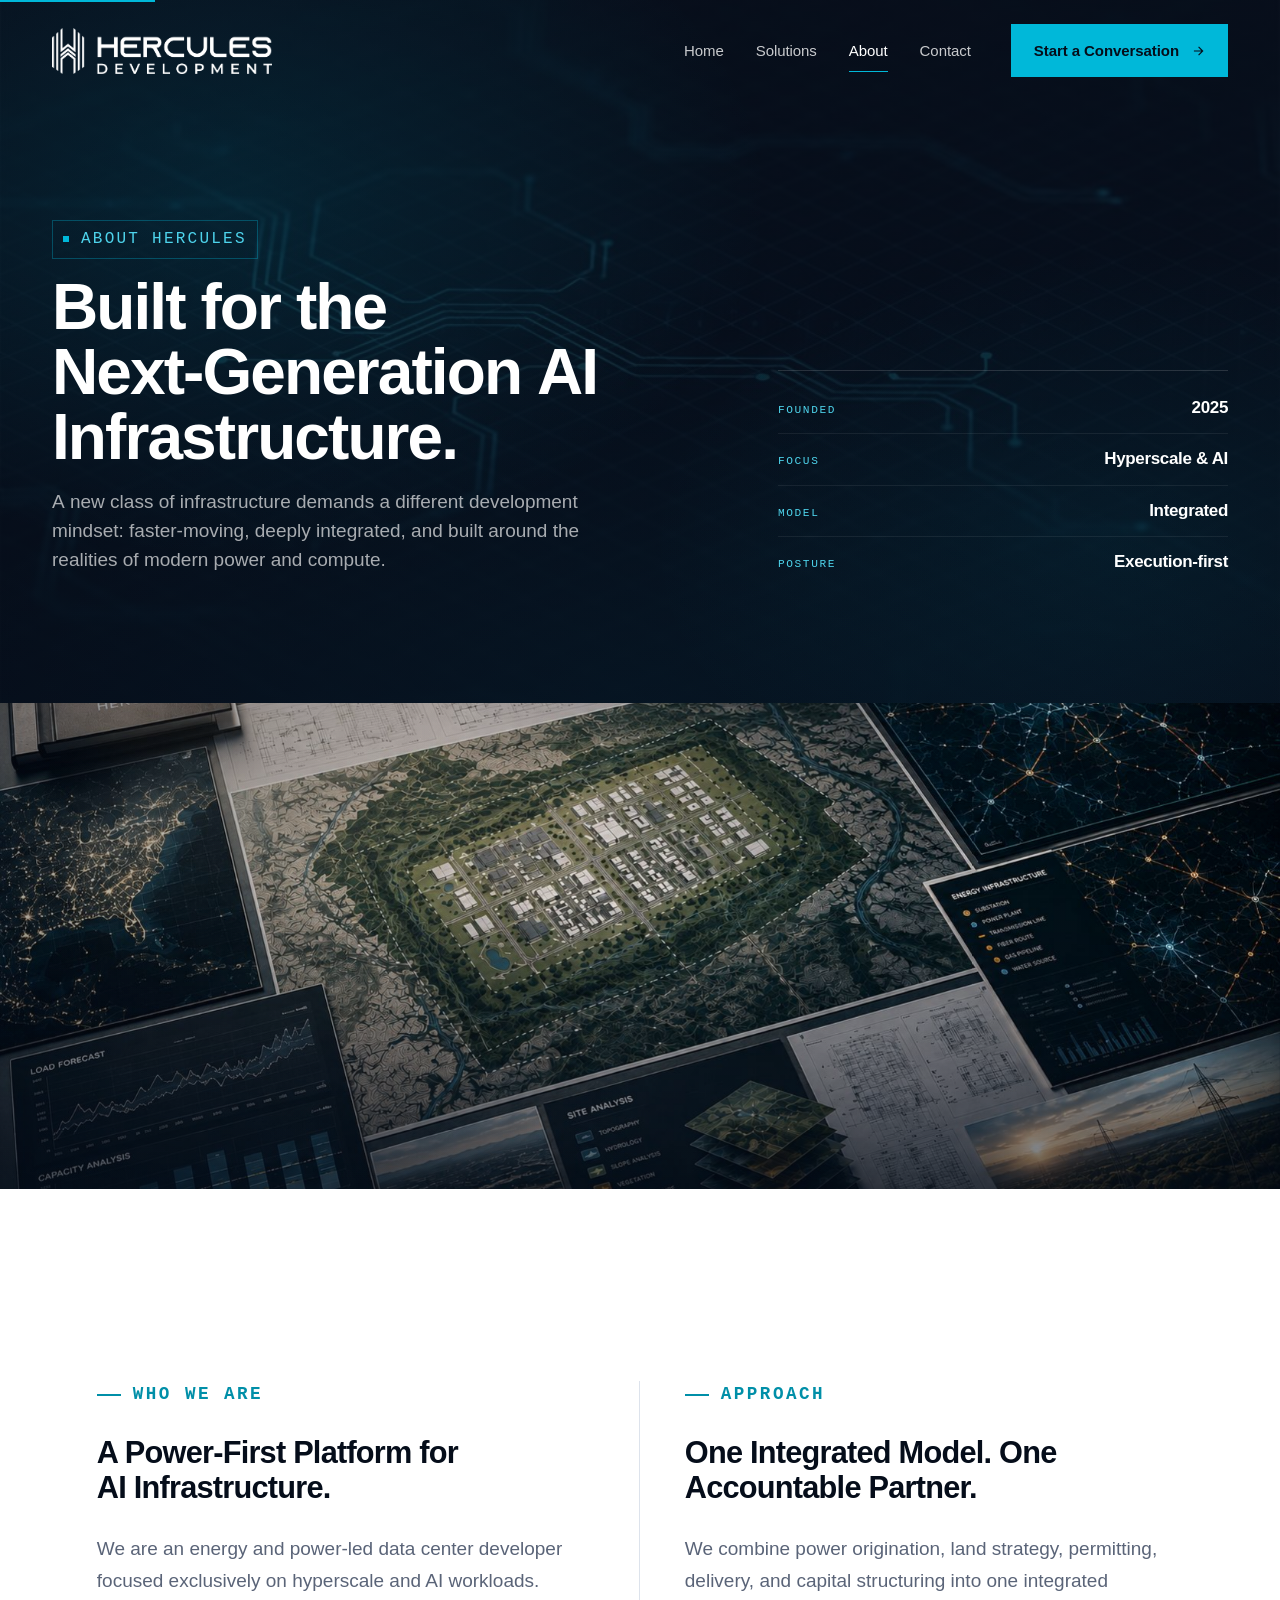
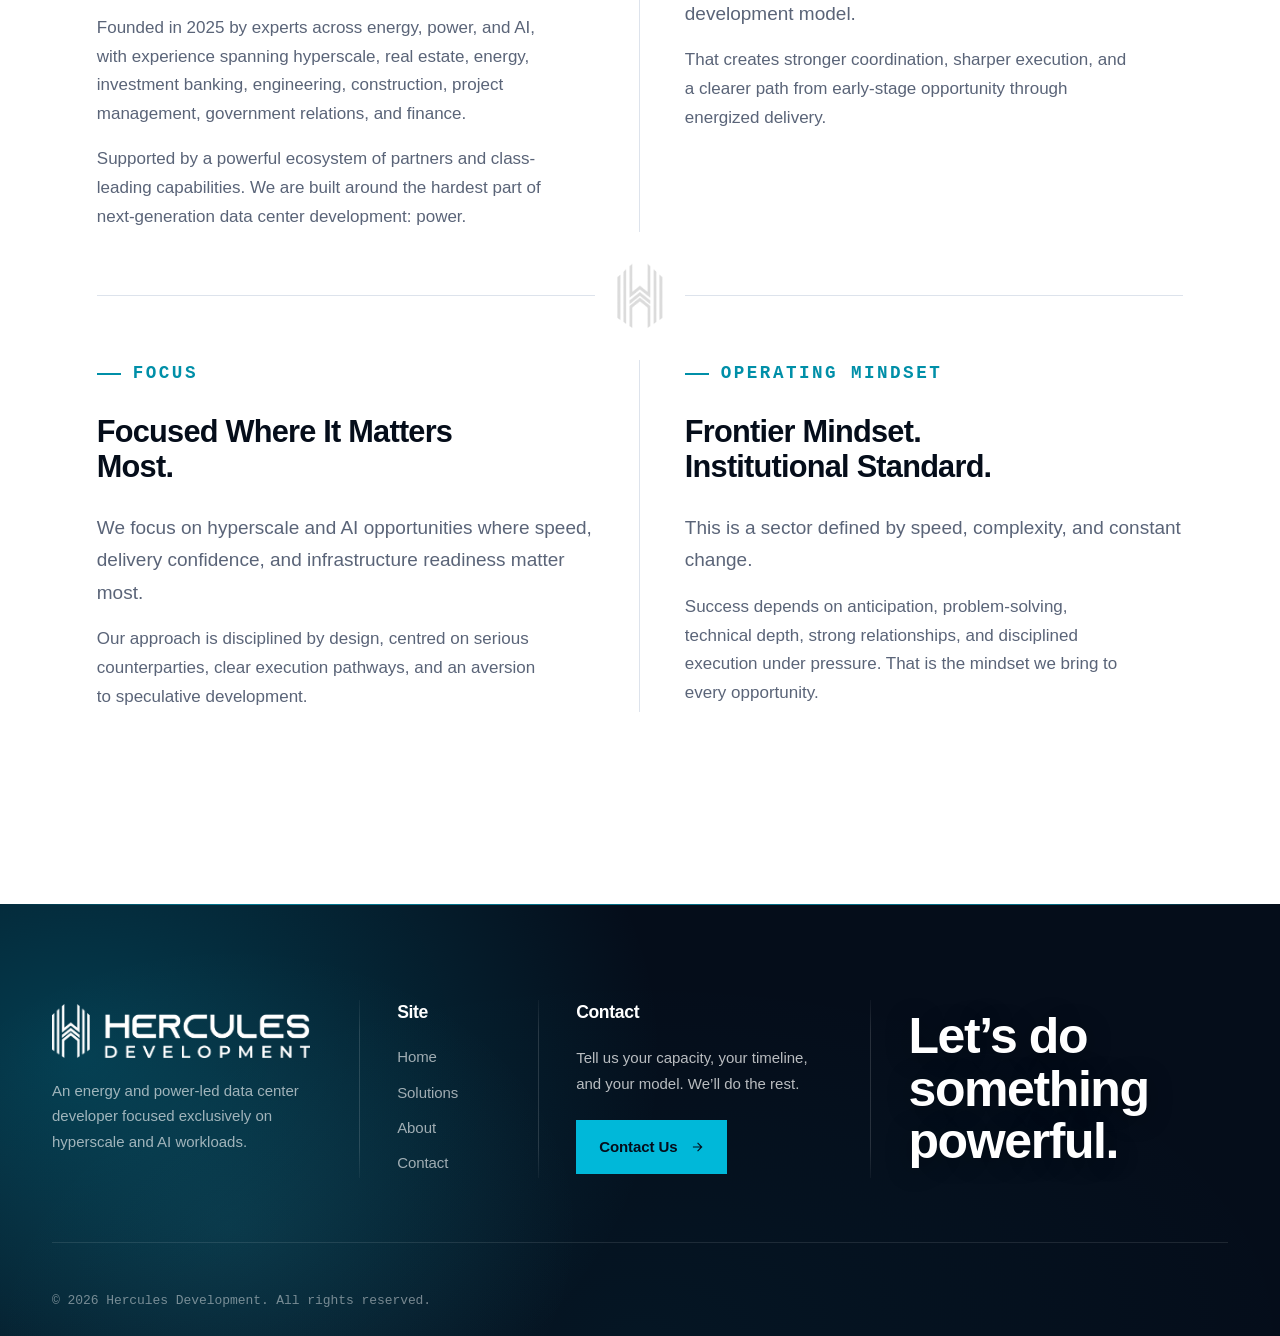
==== commit 72166a9e: "Premium hero/section animations across all pages; new patterns + imagery; nav rewrites; QC fixes" ====
--- a/about.html
+++ b/about.html
@@ -4,7 +4,7 @@
   <meta charset="utf-8">
   <meta name="viewport" content="width=device-width,initial-scale=1">
   <title>About — An Integrated Development Platform for the AI Infrastructure Era | Hercules Development</title>
-  <meta name="description" content="An energy- and power-led data center developer founded in 2025. One integrated model, one accountable partner, focused exclusively on hyperscale and AI workloads.">
+  <meta name="description" content="An energy and power-led data center developer founded in 2025. One integrated model, one accountable partner, focused exclusively on hyperscale and AI workloads.">
   <link rel="icon" type="image/png" href="images/logo.png">
   <link rel="preconnect" href="https://fonts.googleapis.com">
   <link rel="preconnect" href="https://fonts.gstatic.com" crossorigin>
@@ -34,12 +34,12 @@
 <main id="main">
 
   <!-- page header -->
-  <section class="ph ph--media">
+  <section class="ph ph--media" style="background-image: linear-gradient(rgba(5,13,26,0.78), rgba(5,13,26,0.88)), url('images/abstract-grid.jpg'); background-size: cover; background-position: center;">
     <div class="frame ph__inner ph__inner--split">
       <div class="reveal reveal--left">
-        <span class="tag">About</span>
-        <h1 style="margin-top: var(--s-4)">An Integrated Development Platform for the AI Infrastructure Era</h1>
-        <p class="ph__sub">An energy- and power-led data center developer focused exclusively on hyperscale and AI workloads, built around the hardest part of next-generation development: power.</p>
+        <span class="tag">About Hercules</span>
+        <h1 style="margin-top: var(--s-4)">Built for the Next-Generation AI Infrastructure.</h1>
+        <p class="ph__sub">A new class of infrastructure demands a different development mindset: faster-moving, deeply integrated, and built around the realities of modern power and compute.</p>
       </div>
       <aside class="ph__panel reveal reveal--right">
         <div class="ph__panel-row"><span class="ph__panel-key">Founded</span><span class="ph__panel-val">2025</span></div>
@@ -51,10 +51,9 @@
   </section>
 
   <!-- image strip -->
-  <section class="image-strip reveal reveal--scale" style="--strip-pos: center 60%">
-    <img src="images/campus-perspective.jpg" alt="">
+  <section class="image-strip reveal reveal--scale" style="--strip-pos: center center">
+    <img src="images/about-hero.jpg" alt="" data-parallax data-parallax-range="160">
     <div class="image-strip__overlay"></div>
-    <span class="image-strip__caption">An integrated platform, built for the constraint that matters most.</span>
   </section>
 
   <!-- About 2x2 grid (Who We Are / Approach / Focus / Operating Mindset) -->
@@ -63,10 +62,11 @@
       <div class="about-grid stagger stagger--up">
         <article class="about-cell">
           <span class="eyebrow">Who We Are</span>
-          <h2 class="about-cell__title">Built around the constraint that matters most.</h2>
-          <p class="lede about-cell__lede">We are an energy- and power-led data center developer focused exclusively on hyperscale and AI workloads.</p>
+          <h2 class="about-cell__title">A Power-First Platform for AI Infrastructure.</h2>
+          <p class="lede about-cell__lede">We are an energy and power-led data center developer focused exclusively on hyperscale and AI workloads.</p>
           <p>Founded in 2025 by experts across energy, power, and AI, with experience spanning hyperscale, real estate, energy, investment banking, engineering, construction, project management, government relations, and finance.</p>
-          <p>Supported by a powerful ecosystem of partners and class-leading capabilities, built around the hardest part of next-generation data center development: power.</p>
+          <p>Supported by a powerful ecosystem of partners and class-leading capabilities. We are built around the hardest part of next-generation data center development: power.</p>
+          <img class="about-grid__mark" src="images/logo/logo-grey.png" alt="" aria-hidden="true">
         </article>
         <article class="about-cell">
           <span class="eyebrow">Approach</span>
@@ -97,7 +97,7 @@
     <div class="foot__grid">
       <div class="foot__col foot__brand">
         <img src="images/logo/hercules-logo-full-white.png" alt="Hercules Development">
-        <p>An energy- and power-led data center developer focused exclusively on hyperscale and AI workloads.</p>
+        <p>An energy and power-led data center developer focused exclusively on hyperscale and AI workloads.</p>
       </div>
       <div class="foot__col foot__nav">
         <h4>Site</h4>
--- a/css/app.css
+++ b/css/app.css
@@ -135,6 +135,21 @@
 }
 @media (min-width: 880px) {
   .about-grid { grid-template-columns: 1fr 1fr; }
+}
+/* H mark anchored to bottom-right corner of cell 1 = the hairline cross intersection */
+.about-grid__mark { display: none; }
+@media (min-width: 880px) {
+  .about-grid__mark {
+    display: block;
+    position: absolute;
+    right: 0;
+    bottom: 0;
+    transform: translate(50%, 50%);
+    width: clamp(40px, 3.5vw, 60px);
+    height: auto;
+    pointer-events: none;
+    z-index: 2;
+  }
 }
 .about-cell {
   position: relative;
@@ -311,7 +326,7 @@
 }
 .form--bold .field label {
   font-family: var(--mono);
-  font-size: 0.72rem;
+  font-size: 1rem;
   font-weight: 600;
   letter-spacing: var(--tr-meta);
   text-transform: uppercase;
@@ -391,36 +406,90 @@
   from { opacity: 0; filter: blur(8px); transform: translateY(6px); }
   to   { opacity: 1; filter: blur(0);   transform: translateY(0); }
 }
-.hero__heading .word {
+.hero__heading .word,
+.hero__sub .word,
+.ph h1 .word,
+.ph__sub .word {
   display: inline-block;
   opacity: 0;
   white-space: pre;
 }
-.hero__heading.anim-in .word {
+.hero__heading.anim-in .word,
+.hero__sub.anim-in .word,
+.ph h1.anim-in .word,
+.ph__sub.anim-in .word {
   animation: hero-word-in 0.6s cubic-bezier(0.2, 0.8, 0.2, 1) forwards;
 }
+
+/* Hero CTA slide-in (from left and from right, after the subtitle resolves) */
+.hero__cta {
+  opacity: 0;
+  transform: translateX(0);
+  transition: opacity 700ms cubic-bezier(0.2, 0.8, 0.2, 1),
+              transform 700ms cubic-bezier(0.2, 0.8, 0.2, 1),
+              background var(--t-fast), color var(--t-fast),
+              border-color var(--t-fast);
+  will-change: opacity, transform;
+}
+.hero__cta--left  { transform: translateX(-48px); }
+.hero__cta--right { transform: translateX(48px); }
+.hero__cta.anim-in { opacity: 1; transform: translateX(0); }
+
 @media (prefers-reduced-motion: reduce) {
-  .hero__heading .word { opacity: 1 !important; filter: none !important; transform: none !important; animation: none !important; }
+  .hero__heading .word,
+  .hero__sub .word,
+  .ph h1 .word,
+  .ph__sub .word { opacity: 1 !important; filter: none !important; transform: none !important; animation: none !important; }
+  .hero__cta { opacity: 1 !important; transform: none !important; transition: none !important; }
 }
 
 /* Muted second-half of an h2 (the "Power Now Sets the Pace." styling) */
 .h2-mute { color: #8a93a3; }
 
+/* Capacity Crunch — top-right pattern (sibling to .solutions-section__pattern) */
+.capacity-section {
+  position: relative;
+  overflow: hidden;
+}
+.capacity-section > .frame {
+  position: relative;
+  z-index: 1;
+}
+.capacity-section__pattern {
+  position: absolute;
+  top: 0;
+  right: 0;
+  width: clamp(380px, 58%, 920px);
+  aspect-ratio: 4 / 3;
+  background-image: url("../images/pattern-grid-flow.png");
+  background-size: contain;
+  background-position: top right;
+  background-repeat: no-repeat;
+  opacity: 0.95;
+  mix-blend-mode: multiply;
+  pointer-events: none;
+  z-index: 0;
+}
+@media (max-width: 720px) {
+  .capacity-section__pattern {
+    width: 80%;
+    opacity: 0.45;
+  }
+}
+
 /* Capacity Crunch — 2-column split: copy left, tightly-stacked stats right */
 .capacity-split {
   display: grid;
   grid-template-columns: 1fr;
-  gap: var(--s-7);
-  align-items: center;          /* vertically centre right column against left text */
-}
-@media (min-width: 880px) {
-  .capacity-split {
-    grid-template-columns: 1.1fr 1fr;
-    gap: clamp(48px, 6vw, 120px);
-  }
+  gap: clamp(40px, 5vw, 72px);
+  align-items: start;
 }
 .capacity-split__copy {
   max-width: 56ch;
+}
+.capacity-split__copy h2 {
+  white-space: nowrap;
+  max-width: none;
 }
 .capacity-stats {
   display: grid;
@@ -428,15 +497,20 @@
   gap: 1px;
   background: var(--line);
 }
+@media (min-width: 720px) {
+  .capacity-stats {
+    grid-template-columns: repeat(3, 1fr);
+  }
+}
 .capacity-stats__row {
   background: var(--paper-2);
-  padding: var(--s-4) 0;        /* tighter vertical padding, no horizontal */
+  padding: var(--s-5) var(--s-5);
   display: flex;
   flex-direction: column;
   gap: 4px;                     /* tiny gap between number and label */
 }
 .capacity-stats__row .megastat__num {
-  font-size: 4.5rem;            /* user-requested size */
+  font-size: clamp(3rem, 7vw, 5.5rem);
   line-height: 1;
   margin: 0;
   letter-spacing: -0.04em;
@@ -896,15 +970,124 @@
   background: var(--signal);
 }
 
-/* Reveal-friendly initial state for cells inside .stagger */
-.stagger .advantage__cell { opacity: 0; transform: translateY(20px); transition: opacity 800ms cubic-bezier(0.22,1,0.36,1), transform 800ms cubic-bezier(0.22,1,0.36,1); }
-.stagger.in .advantage__cell { opacity: 1; transform: translateY(0); }
+/* Premium reveal for the Hercules Advantage cells:
+   - clip-path curtain wipe left → right
+   - subtle scale up from 0.96 → 1
+   - top accent line draws from 0 → full width
+   - mono index "01-06" fades in after the cell resolves
+   - staggered cascade */
+.stagger .advantage__cell {
+  opacity: 0;
+  transform: translateY(28px) scale(0.96);
+  clip-path: inset(0 100% 0 0);
+  transition:
+    opacity 900ms cubic-bezier(0.16, 1, 0.3, 1),
+    transform 900ms cubic-bezier(0.16, 1, 0.3, 1),
+    clip-path 900ms cubic-bezier(0.16, 1, 0.3, 1);
+  will-change: opacity, transform, clip-path;
+}
+.stagger .advantage__cell::before { width: 0; transition: width 600ms cubic-bezier(0.16, 1, 0.3, 1) 250ms; }
+.stagger .advantage__cell::after  { opacity: 0; transition: opacity 500ms ease 600ms; }
+
+.stagger.in .advantage__cell {
+  opacity: 1;
+  transform: translateY(0) scale(1);
+  clip-path: inset(0 0 0 0);
+}
+.stagger.in .advantage__cell::before { width: 56px; }
+.stagger.in .advantage__cell::after  { opacity: 1; }
+
 .stagger.in .advantage__cell:nth-child(1) { transition-delay: 0ms; }
-.stagger.in .advantage__cell:nth-child(2) { transition-delay: 60ms; }
-.stagger.in .advantage__cell:nth-child(3) { transition-delay: 120ms; }
-.stagger.in .advantage__cell:nth-child(4) { transition-delay: 180ms; }
-.stagger.in .advantage__cell:nth-child(5) { transition-delay: 240ms; }
-.stagger.in .advantage__cell:nth-child(6) { transition-delay: 300ms; }
+.stagger.in .advantage__cell:nth-child(2) { transition-delay: 110ms; }
+.stagger.in .advantage__cell:nth-child(3) { transition-delay: 220ms; }
+.stagger.in .advantage__cell:nth-child(4) { transition-delay: 330ms; }
+.stagger.in .advantage__cell:nth-child(5) { transition-delay: 440ms; }
+.stagger.in .advantage__cell:nth-child(6) { transition-delay: 550ms; }
+.stagger.in .advantage__cell:nth-child(1)::before { transition-delay: 250ms; }
+.stagger.in .advantage__cell:nth-child(2)::before { transition-delay: 360ms; }
+.stagger.in .advantage__cell:nth-child(3)::before { transition-delay: 470ms; }
+.stagger.in .advantage__cell:nth-child(4)::before { transition-delay: 580ms; }
+.stagger.in .advantage__cell:nth-child(5)::before { transition-delay: 690ms; }
+.stagger.in .advantage__cell:nth-child(6)::before { transition-delay: 800ms; }
+.stagger.in .advantage__cell:nth-child(1)::after  { transition-delay: 600ms; }
+.stagger.in .advantage__cell:nth-child(2)::after  { transition-delay: 710ms; }
+.stagger.in .advantage__cell:nth-child(3)::after  { transition-delay: 820ms; }
+.stagger.in .advantage__cell:nth-child(4)::after  { transition-delay: 930ms; }
+.stagger.in .advantage__cell:nth-child(5)::after  { transition-delay: 1040ms; }
+.stagger.in .advantage__cell:nth-child(6)::after  { transition-delay: 1150ms; }
+
+@media (prefers-reduced-motion: reduce) {
+  .stagger .advantage__cell { opacity: 1 !important; transform: none !important; clip-path: none !important; transition: none !important; }
+  .stagger .advantage__cell::before { width: 56px !important; transition: none !important; }
+  .stagger .advantage__cell::after  { opacity: 1 !important; transition: none !important; }
+}
+
+/* Solutions — Delivery Pathway rows: each row wipes in vertically with a subtle scale,
+   alternating odd rows from the left, even rows from the right */
+.stagger .delivery-row {
+  opacity: 0;
+  transform: translateY(36px) scale(0.985);
+  clip-path: inset(0 0 100% 0);
+  transition:
+    opacity 900ms cubic-bezier(0.16, 1, 0.3, 1),
+    transform 900ms cubic-bezier(0.16, 1, 0.3, 1),
+    clip-path 900ms cubic-bezier(0.16, 1, 0.3, 1);
+  will-change: opacity, transform, clip-path;
+}
+.stagger.in .delivery-row {
+  opacity: 1;
+  transform: translateY(0) scale(1);
+  clip-path: inset(0 0 0 0);
+}
+.stagger.in .delivery-row:nth-child(1) { transition-delay: 0ms; }
+.stagger.in .delivery-row:nth-child(2) { transition-delay: 130ms; }
+.stagger.in .delivery-row:nth-child(3) { transition-delay: 260ms; }
+.stagger.in .delivery-row:nth-child(4) { transition-delay: 390ms; }
+.stagger.in .delivery-row:nth-child(5) { transition-delay: 520ms; }
+
+/* About — 2x2 grid cells: gentle scale-in + opacity, cascaded */
+.stagger .about-cell {
+  opacity: 0;
+  transform: translateY(24px) scale(0.97);
+  transition:
+    opacity 850ms cubic-bezier(0.16, 1, 0.3, 1),
+    transform 850ms cubic-bezier(0.16, 1, 0.3, 1);
+  will-change: opacity, transform;
+}
+.stagger.in .about-cell { opacity: 1; transform: translateY(0) scale(1); }
+.stagger.in .about-cell:nth-child(1) { transition-delay: 0ms; }
+.stagger.in .about-cell:nth-child(2) { transition-delay: 140ms; }
+.stagger.in .about-cell:nth-child(3) { transition-delay: 280ms; }
+.stagger.in .about-cell:nth-child(4) { transition-delay: 420ms; }
+
+/* Contact — encapsulated form card: row-by-row reveal of internal fields */
+.contact-card .form .form__row,
+.contact-card .form .field--full,
+.contact-card .form button[type="submit"],
+.contact-card .form .contact-grid__note {
+  opacity: 0;
+  transform: translateY(18px);
+  transition:
+    opacity 700ms cubic-bezier(0.16, 1, 0.3, 1),
+    transform 700ms cubic-bezier(0.16, 1, 0.3, 1);
+}
+.contact-card.in .form .form__row,
+.contact-card.in .form .field--full,
+.contact-card.in .form button[type="submit"],
+.contact-card.in .form .contact-grid__note { opacity: 1; transform: translateY(0); }
+.contact-card.in .form > *:nth-child(4)  { transition-delay: 120ms; }
+.contact-card.in .form > *:nth-child(5)  { transition-delay: 210ms; }
+.contact-card.in .form > *:nth-child(6)  { transition-delay: 300ms; }
+.contact-card.in .form > *:nth-child(7)  { transition-delay: 390ms; }
+.contact-card.in .form > *:nth-child(8)  { transition-delay: 480ms; }
+.contact-card.in .form > *:nth-child(9)  { transition-delay: 570ms; }
+.contact-card.in .form > *:nth-child(10) { transition-delay: 660ms; }
+
+@media (prefers-reduced-motion: reduce) {
+  .stagger .delivery-row { opacity: 1 !important; transform: none !important; clip-path: none !important; transition: none !important; }
+  .stagger .about-cell   { opacity: 1 !important; transform: none !important; transition: none !important; }
+  .contact-card .form > * { opacity: 1 !important; transform: none !important; transition: none !important; }
+}
 
 /* Tech-grid: 6 editorial cards (icon + index + label + body) on the dark Tech Positioning bg */
 .tech-grid {
@@ -1217,7 +1400,6 @@
   color: rgba(255, 255, 255, 0.88);
   max-width: 56ch;
   text-shadow: 0 1px 8px rgba(0,0,0,0.4);
-  padding-top:40px;
 }
 
 @import url('https://fonts.googleapis.com/css2?family=Inter+Tight:wght@500;600;700;800;900&family=Inter:wght@400;500;600;700&family=IBM+Plex+Mono:wght@400;500;600&display=swap');
@@ -1512,7 +1694,9 @@
   color: var(--ink);
   border-color: var(--signal);
 }
-.btn--primary:hover { background: var(--signal-1); border-color: var(--signal-1); }
+.btn--primary:hover,
+.btn--primary:focus,
+.btn--primary:active { background: var(--signal-1); border-color: var(--signal-1); color: var(--ink); }
 .btn--ghost {
   background: transparent;
   color: var(--text-inv);
@@ -1686,7 +1870,7 @@
     display: grid;
     grid-template-columns: 1.2fr 1fr;
     gap: var(--s-9);
-    align-items: end;
+    align-items: start;
   }
   .statement__body { margin-top: 0; }
 }
@@ -2181,6 +2365,7 @@
 }
 .foot ul { display: flex; flex-direction: column; gap: var(--s-2); }
 .foot a:hover { color: var(--signal-1); }
+.foot a.btn:hover { color: var(--ink); }
 .foot__bottom {
   display: flex;
   justify-content: space-between;
@@ -2777,6 +2962,14 @@
   object-position: var(--strip-pos, center);
   /* No scale transform: keeps 1:1 pixel mapping so images stay tack-sharp. */
 }
+.image-strip img[data-parallax] {
+  top: -100px;
+  height: calc(100% + 200px);
+  will-change: transform;
+}
+/* Light/abstract variant — drop the dark photo overlay and use a light bg */
+.image-strip--abstract { background: var(--paper); }
+.image-strip--abstract .image-strip__overlay { display: none; }
 .image-strip {
   transition: opacity 900ms cubic-bezier(0.22, 1, 0.36, 1);
 }
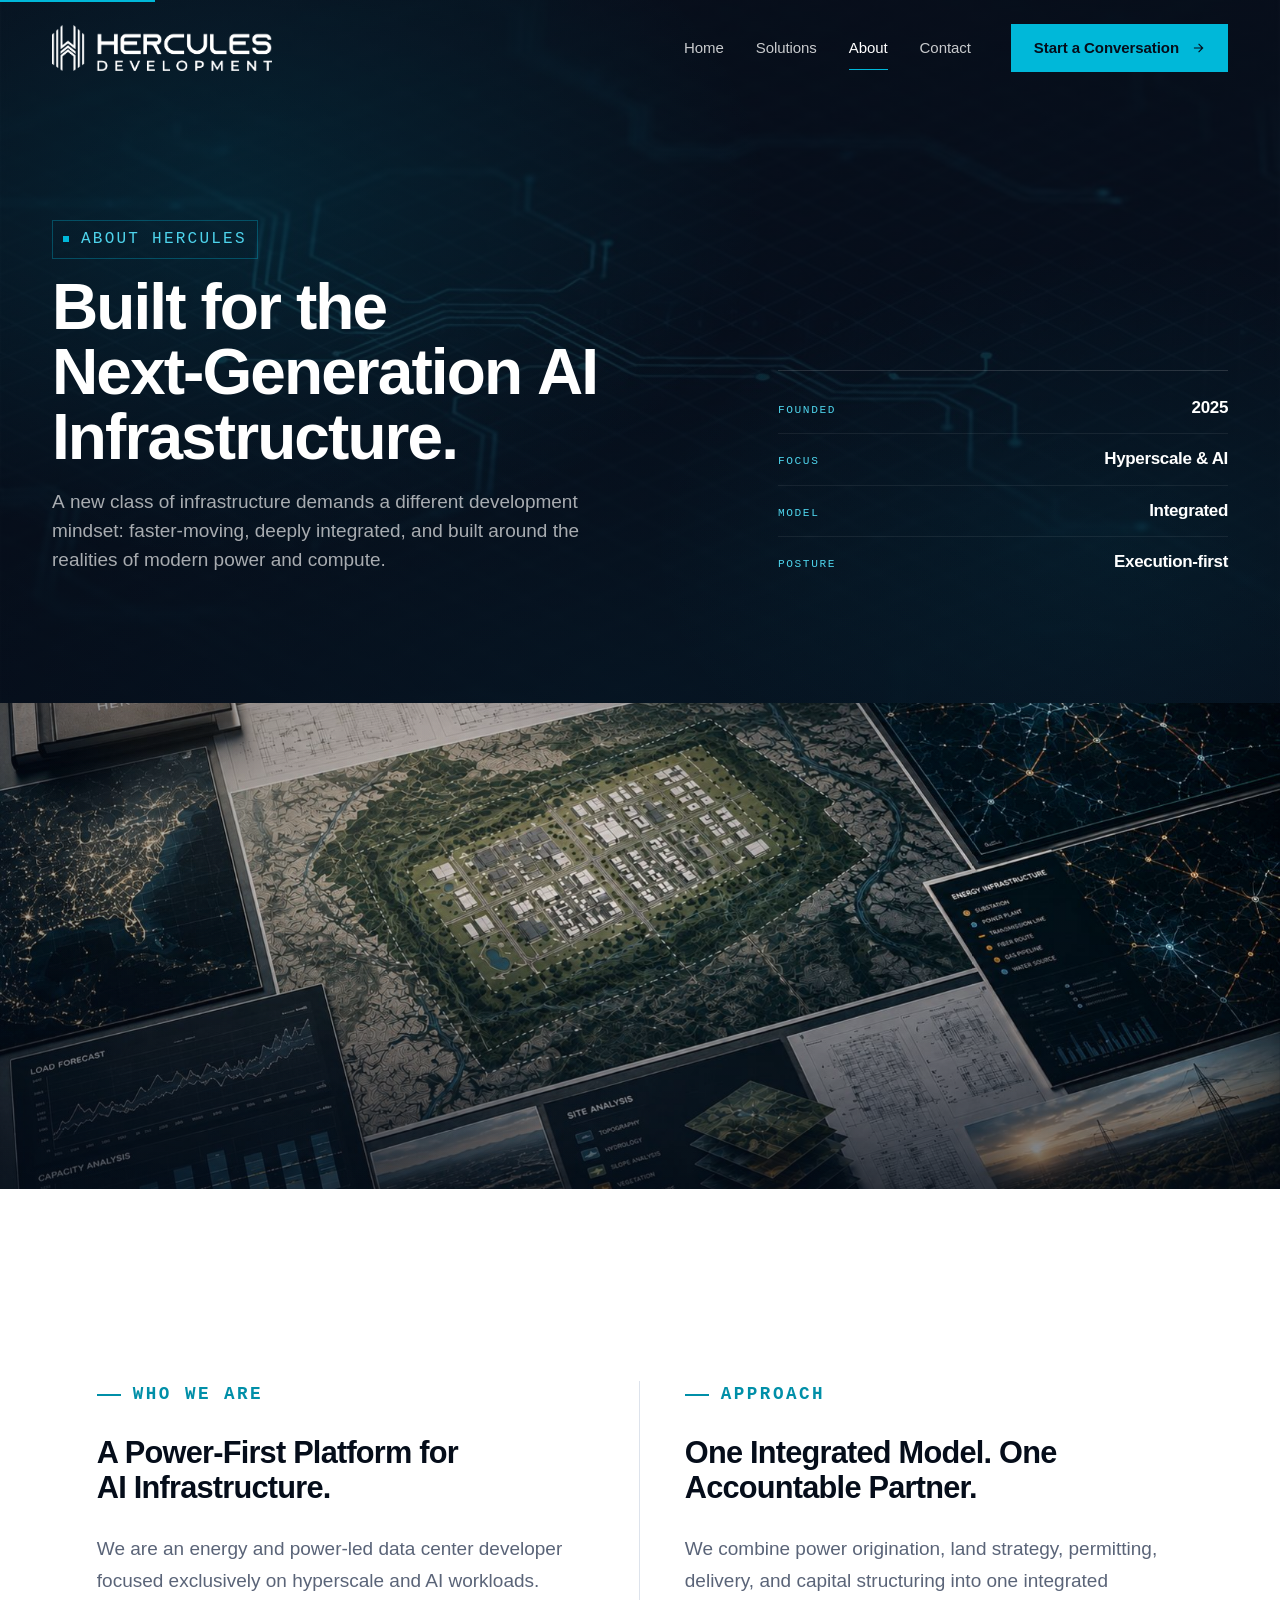
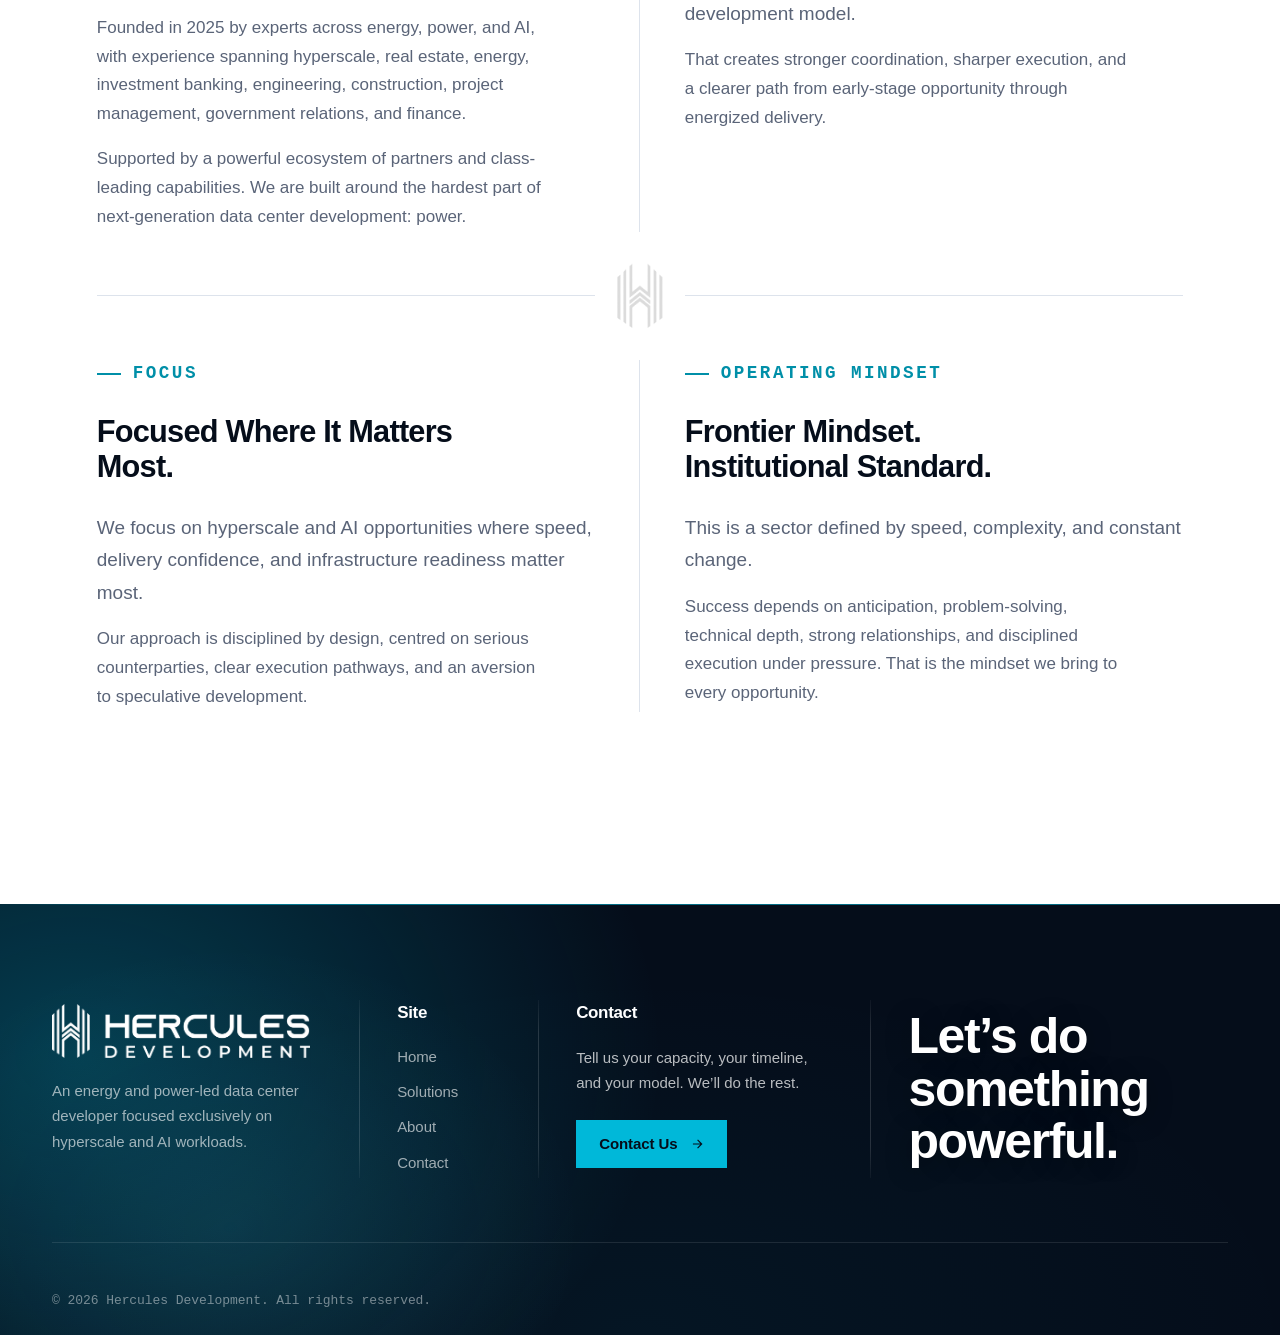
==== commit 1e4b5ba3: "Spacing audit P1-P4 fixes: responsive hero pad, h2 margin token, .statement aligned with .stage, inl" ====
--- a/about.html
+++ b/about.html
@@ -38,7 +38,7 @@
     <div class="frame ph__inner ph__inner--split">
       <div class="reveal reveal--left">
         <span class="tag">About Hercules</span>
-        <h1 style="margin-top: var(--s-4)">Built for the Next-Generation AI Infrastructure.</h1>
+        <h1>Built for the Next-Generation AI Infrastructure.</h1>
         <p class="ph__sub">A new class of infrastructure demands a different development mindset: faster-moving, deeply integrated, and built around the realities of modern power and compute.</p>
       </div>
       <aside class="ph__panel reveal reveal--right">
--- a/css/app.css
+++ b/css/app.css
@@ -223,8 +223,6 @@
 .contact-grid__form { position: relative; }
 .contact-grid__form .eyebrow { margin-bottom: var(--s-3); }
 .contact-grid__form h2 {
-  font-size: clamp(1.875rem, 2.6vw, 2.5rem) !important;
-  line-height: 1.1 !important;
   margin: 0 0 var(--s-4) 0 !important;
   max-width: 22ch;
 }
@@ -311,7 +309,7 @@
 .form--bold .field textarea {
   border: 2.5px solid var(--line) !important;
   background: var(--paper) !important;
-  padding: 14px 16px !important;
+  padding: var(--s-3) var(--s-4) !important;
   font-size: var(--t-md);
   color: var(--ink);
   transition: border-color 200ms, box-shadow 200ms;
@@ -390,8 +388,6 @@
 }
 .contact-card .eyebrow { margin-bottom: var(--s-3); display: block; }
 .contact-card h2 {
-  font-size: clamp(1.875rem, 2.6vw, 2.5rem) !important;
-  line-height: 1.1 !important;
   margin: 0 0 var(--s-4) 0 !important;
   max-width: 22ch;
 }
@@ -487,9 +483,9 @@
 .capacity-split__copy {
   max-width: 56ch;
 }
-.capacity-split__copy h2 {
-  white-space: nowrap;
-  max-width: none;
+.capacity-split__copy h2 { max-width: none; }
+@media (min-width: 720px) {
+  .capacity-split__copy h2 { white-space: nowrap; }
 }
 .capacity-stats {
   display: grid;
@@ -504,7 +500,7 @@
 }
 .capacity-stats__row {
   background: var(--paper-2);
-  padding: var(--s-5) var(--s-5);
+  padding: var(--s-6) var(--s-6);
   display: flex;
   flex-direction: column;
   gap: 4px;                     /* tiny gap between number and label */
@@ -534,8 +530,12 @@
   border-color: var(--line);
 }
 
-/* Universal 40px gap below every H2 */
-h2 { margin-bottom: 40px; font-size: 48px !important; line-height: 1.08; }
+/* Universal H2: 32px gap below, responsive size */
+h2 {
+  margin-bottom: var(--s-6);
+  font-size: clamp(1.75rem, 5.6vw, 3rem) !important;
+  line-height: 1.1;
+}
 .h-stack { gap: 0 !important; }
 .h-stack p { margin-top: 0 !important; }
 .h-stack > .eyebrow { margin-bottom: var(--s-4); }
@@ -610,8 +610,6 @@
 .speed-section__text .eyebrow { margin-bottom: var(--s-2); color: var(--signal-1); }
 .speed-section__text h2 {
   color: var(--text-inv);
-  font-size: clamp(2rem, 3.2vw, 2.75rem);
-  line-height: 1.08;
   max-width: 18ch;
 }
 .speed-section__text .lede {
@@ -658,8 +656,6 @@
   }
 }
 .about-split__left h2 {
-  font-size: clamp(2rem, 3.2vw, 2.75rem);
-  line-height: 1.08;
   max-width: 18ch;
 }
 .about-split__left .lede {
@@ -794,8 +790,6 @@
 }
 .about-section__text .eyebrow { margin-bottom: var(--s-2); }
 .about-section__text h2 {
-  font-size: clamp(2rem, 3.2vw, 2.75rem);
-  line-height: 1.08;
   margin-bottom: var(--s-3);
   max-width: 18ch;
 }
@@ -1274,7 +1268,7 @@
 .foot--4col .foot__nav h4,
 .foot--4col .foot__contact h4 {
   font-family: var(--display);
-  font-size: 1.1rem;
+  font-size: var(--t-md);
   font-weight: 700;
   letter-spacing: var(--tr-snug);
   color: var(--text-inv);
@@ -1317,7 +1311,7 @@
 }
 .foot--4col .foot__statement-heading {
   font-family: var(--display);
-  font-size: 3.125rem;
+  font-size: clamp(2.25rem, 4.5vw + 0.5rem, 3.125rem);
   font-weight: 700;
   letter-spacing: -0.028em;
   line-height: 1.05;
@@ -1325,9 +1319,6 @@
   max-width: 14ch;
   margin: 0;
   text-shadow: 0 2px 24px rgba(0, 0, 0, 0.35);
-}
-@media (max-width: 879px) {
-  .foot--4col .foot__statement-heading { font-size: 2.25rem; }
 }
 
 .foot--4col .foot__bottom {
@@ -1391,7 +1382,6 @@
 .worldmap__overlay .frame { width: 100%; }
 .worldmap__copy h2 {
   color: var(--text-inv);
-  font-size: clamp(2rem, 4vw, 3.5rem);
   letter-spacing: var(--tr-tight);
   max-width: 18ch;
   text-shadow: 0 2px 16px rgba(0,0,0,0.45);
@@ -1444,6 +1434,10 @@
   --t-h2:  clamp(2rem,    2.5vw + 1rem, 3rem);
   --t-h1:  clamp(2.5rem,  4.5vw + 1rem, 5rem);
   --t-mega:clamp(3rem,   8vw + 1rem,  9rem);
+  /* Shared sub-heading scale for card titles (Advantage / About / Delivery rows) */
+  --t-h3-card: clamp(1.125rem, 1.6vw + 1rem, 1.5rem);
+  /* Shared mono / micro-label scale (eyebrow-adjacent captions, coords, compare labels) */
+  --t-mono-label: var(--t-xs);
 
   /* leading */
   --lh-tight: 1.04;
@@ -1487,7 +1481,7 @@
 
 /* ---------- 2. reset ---------- */
 *, *::before, *::after { box-sizing: border-box; margin: 0; padding: 0; }
-html { -webkit-text-size-adjust: 100%; -webkit-font-smoothing: antialiased; -moz-osx-font-smoothing: grayscale; text-rendering: optimizeLegibility; scroll-behavior: smooth; }
+html { -webkit-text-size-adjust: 100%; -webkit-font-smoothing: antialiased; -moz-osx-font-smoothing: grayscale; text-rendering: optimizeLegibility; scroll-behavior: smooth; overflow-x: hidden; }
 body {
   font-family: var(--sans);
   font-size: var(--t-md);
@@ -1495,6 +1489,7 @@
   color: var(--text);
   background: var(--paper);
   overflow-x: hidden;
+  width: 100%;
 }
 img, svg, video { display: block; max-width: 100%; height: auto; }
 a { color: inherit; text-decoration: none; }
@@ -1666,7 +1661,7 @@
 }
 .nav-mobile a {
   font-family: var(--display);
-  font-size: 2rem;
+  font-size: clamp(1.5rem, 5vw, 2rem);
   font-weight: 700;
   letter-spacing: var(--tr-snug);
   color: var(--text-inv);
@@ -1683,6 +1678,7 @@
   font-size: var(--t-sm);
   font-weight: 600;
   letter-spacing: -0.005em;
+  line-height: 1.2;
   border: 1px solid transparent;
   transition: background var(--t-fast), color var(--t-fast), border-color var(--t-fast), transform var(--t-fast);
   cursor: pointer;
@@ -1722,7 +1718,7 @@
   color: var(--text-inv);
   overflow: hidden;
   isolation: isolate;
-  padding-block: var(--s-9);
+  padding-block: clamp(96px, 12vw, 160px);
 }
 .hero__media {
   position: absolute;
@@ -1843,7 +1839,7 @@
 /* ---------- 8. statement (large) ---------- */
 .statement {
   text-align: left;
-  padding-block: clamp(80px, 12vw, var(--s-11));
+  padding-block: clamp(72px, 10vw, 128px);
 }
 .statement__lead {
   font-family: var(--display);
@@ -2175,6 +2171,7 @@
   font-size: clamp(2.5rem, 5vw, 4rem);
   letter-spacing: var(--tr-tight);
   line-height: 1.02;
+  margin-top: var(--s-4);
   margin-bottom: var(--s-4);
   max-width: 18ch;
 }
@@ -2278,7 +2275,7 @@
   font-family: var(--mono);
 }
 .field input, .field select, .field textarea {
-  padding: 14px 16px;
+  padding: var(--s-3) var(--s-4);
   border: 1px solid var(--line);
   background: var(--paper);
   font: inherit;
@@ -2521,8 +2518,28 @@
   max-width: 720px;
 }
 .h-stack p { margin-top: 40px; }
-.h-stack h2 {
-  font-size: clamp(1.875rem, 3.5vw, 3rem);
+
+/* Solutions — Commercial Flexibility heading (migrated from inline style) */
+.commercial-flex__title {
+  margin-top: var(--s-3);
+  margin-bottom: var(--s-4);
+}
+.commercial-flex__band {
+  border-left: 3px solid var(--signal);
+  padding: var(--s-5) 0 var(--s-5) var(--s-6);
+  background: transparent;
+}
+
+/* Utility: consecutive ledes get a top-margin (was inline `style="margin-top:var(--s-4)"`) */
+.lede + .lede,
+.capacity-split__copy .lede + .lede,
+.h-stack .lede + .lede { margin-top: var(--s-4); }
+
+/* Utility: centered CTA wrapper inside a section */
+.cta-center {
+  margin-top: var(--s-5);
+  display: flex;
+  justify-content: center;
 }
 
 /* ---------- 25. directional reveals ---------- */
@@ -3043,3 +3060,179 @@
   line-height: var(--lh-loose);
   max-width: 36ch;
 }
+
+/* =============================================================
+   MOBILE / TABLET RESPONSIVE FIXES
+   ============================================================= */
+@media (max-width: 879px) {
+
+  /* --- Nav: visible toggle on home page floating state (dark on light video bg) --- */
+  .nav-toggle {
+    border-color: rgba(10, 15, 23, 0.45);
+  }
+  .nav--solid .nav-toggle { border-color: rgba(255, 255, 255, 0.32); }
+  .nav--solid .nav-toggle span { background: var(--text-inv); }
+  /* When the mobile drawer is open, swap to white logo + white toggle bars regardless of page */
+  .page-home .nav--floating.menu-open .nav__brand img {
+    content: url("../images/logo/hercules-logo-full-white.png");
+  }
+  .page-home .nav--floating.menu-open .nav-toggle span { background: var(--text-inv); }
+  .nav.menu-open .nav-toggle { border-color: rgba(255, 255, 255, 0.32); }
+
+  /* --- Eyebrows + tags: legible at small size on mobile --- */
+  .eyebrow {
+    font-size: 0.6875rem !important;
+    letter-spacing: 0.06em !important;
+  }
+  .eyebrow::before { width: 18px !important; margin-right: 8px !important; }
+  .tag { font-size: 0.6875rem; letter-spacing: 0.06em; }
+
+  /* --- Hero CTAs: one row on mobile --- */
+  .hero__actions {
+    flex-wrap: nowrap;
+    gap: var(--s-2);
+    width: 100%;
+  }
+  .hero__actions .btn {
+    padding: var(--s-3) var(--s-4);
+    flex: 1 1 auto;
+    justify-content: center;
+    white-space: nowrap;
+    min-width: 0;
+  }
+  .hero__actions .btn .btn__arrow { display: none; }
+
+  /* --- UNIFIED HEADING SCALE ON MOBILE ---
+     All three H1 contexts share the same clamp formula so the visual
+     "Hercules look" is identical across hero / page-headers / inline H1s. */
+  h1,
+  .hero__heading,
+  .ph h1 {
+    font-size: clamp(1.875rem, 7.6vw, 2.5rem) !important;
+    line-height: 1.08 !important;
+    letter-spacing: -0.025em;
+  }
+  /* Universal H2 with high enough specificity to win without per-section rules */
+  h2,
+  .h-stack h2,
+  .speed-section__text h2,
+  .about-split__left h2,
+  .about-section__text h2,
+  .worldmap__copy h2,
+  .contact-card h2,
+  .contact-grid__form h2,
+  .capacity-split__copy h2 {
+    font-size: clamp(1.5rem, 6.2vw, 2.125rem) !important;
+    line-height: 1.08 !important;
+    margin-bottom: var(--s-5);
+  }
+  /* H3 baseline */
+  h3 { font-size: clamp(1.125rem, 4.6vw, 1.375rem); line-height: 1.18; }
+
+  /* Card-title scale: unified across Advantage / About / Delivery rows */
+  .advantage__title,
+  .about-cell__title,
+  .delivery-row__title {
+    font-size: var(--t-h3-card) !important;
+    line-height: 1.18 !important;
+  }
+
+  /* Capacity-stats megastat numerals (less aggressive vw on mobile) */
+  .capacity-stats__row .megastat__num { font-size: clamp(2.5rem, 9vw, 4rem); }
+
+  /* --- About/statement: tighten gap between consecutive paragraphs --- */
+  .statement__body {
+    gap: var(--s-3) !important;
+    margin-top: var(--s-4) !important;
+  }
+  .statement__body p + p { margin-top: 0 !important; }
+
+  /* --- Section header → grid margin tightening (was 64px on mobile, now 32) --- */
+  .delivery-rows,
+  .advantage { margin-top: var(--s-6) !important; }
+
+  /* --- Footer grid mobile gap: less aggressive (was 48px) --- */
+  .foot--4col .foot__grid { gap: var(--s-5); }
+
+  /* --- Card intra-content gaps: scale down one token step on mobile --- */
+  .about-cell { gap: var(--s-3); }
+  .delivery-row__text { gap: var(--s-2); }
+  .contact-aside-list { gap: var(--s-4); }
+  .h-stack { gap: var(--s-2) !important; }
+  .h-stack p { margin-top: var(--s-2) !important; }
+  .h-stack p + p { margin-top: var(--s-2) !important; }
+  .about-cell p + p { margin-top: var(--s-3); }
+
+  /* --- Nav: bigger right gutter so the toggle has breathing room from screen edge,
+        and account for notched / safe-area devices --- */
+  .nav__inner {
+    padding-right: max(var(--gutter), env(safe-area-inset-right, 16px));
+    padding-left: max(var(--gutter), env(safe-area-inset-left, 16px));
+  }
+  /* Push the toggle a hair further in from the edge to feel intentional */
+  .nav-toggle { margin-right: 4px; }
+
+  /* --- Worldmap base image: left-center on mobile so the U.S. shape is visible --- */
+  .worldmap--hero .worldmap__base { object-position: left center; }
+
+  /* --- Footer: center everything on mobile --- */
+  .foot--4col .foot__grid { text-align: center; }
+  .foot--4col .foot__col { align-items: center; }
+  .foot--4col .foot__brand img { margin-left: auto; margin-right: auto; }
+  .foot--4col .foot__brand p,
+  .foot--4col .foot__contact p,
+  .foot--4col .foot__nav ul,
+  .foot--4col .foot__statement-heading { margin-left: auto; margin-right: auto; text-align: center; }
+  .foot--4col .foot__nav ul { align-items: center; }
+  .foot--4col .foot__cta-btn { align-self: center; }
+  .foot--4col .foot__statement { justify-content: center; }
+  .foot__bottom { justify-content: center; text-align: center; }
+
+  /* --- About: hide H mark on mobile (already hidden via display:none rule, kept for safety) --- */
+  .about-grid__mark { display: none !important; }
+
+  /* --- Contact page: extra bottom padding under sub + center form intro --- */
+  .contact-ph .ph__sub { padding-bottom: 20px; }
+  .contact-card .eyebrow,
+  .contact-card h2,
+  .contact-card__lede { text-align: center; }
+  .contact-card .eyebrow::before { display: none; }
+}
+
+/* --- Tablet refinements (between mobile and desktop) --- */
+@media (min-width: 720px) and (max-width: 1023px) {
+  .hero__heading { font-size: clamp(2.75rem, 7vw, 3.75rem) !important; }
+  .ph h1 { font-size: clamp(2.25rem, 5.5vw, 3rem) !important; }
+}
+
+/* =============================================================
+   BACK-TO-TOP BUTTON (desktop, tablet, mobile)
+   ============================================================= */
+.back-to-top {
+  position: fixed;
+  right: clamp(16px, 2.5vw, 32px);
+  bottom: clamp(16px, 2.5vw, 32px);
+  width: 48px;
+  height: 48px;
+  display: grid;
+  place-items: center;
+  background: var(--signal);
+  color: var(--ink);
+  border: none;
+  border-radius: 50%;
+  cursor: pointer;
+  z-index: 90;
+  opacity: 0;
+  pointer-events: none;
+  transform: translateY(12px);
+  transition: opacity 300ms ease, transform 300ms ease, background 200ms ease;
+  box-shadow: 0 10px 30px -10px rgba(0, 0, 0, 0.35), 0 4px 10px -4px rgba(0, 0, 0, 0.18);
+}
+.back-to-top.is-visible {
+  opacity: 1;
+  pointer-events: auto;
+  transform: translateY(0);
+}
+.back-to-top:hover { background: var(--signal-1); }
+.back-to-top svg { width: 20px; height: 20px; stroke: currentColor; stroke-width: 2; fill: none; }
+@media (prefers-reduced-motion: reduce) { .back-to-top { transition: none; transform: none; } }
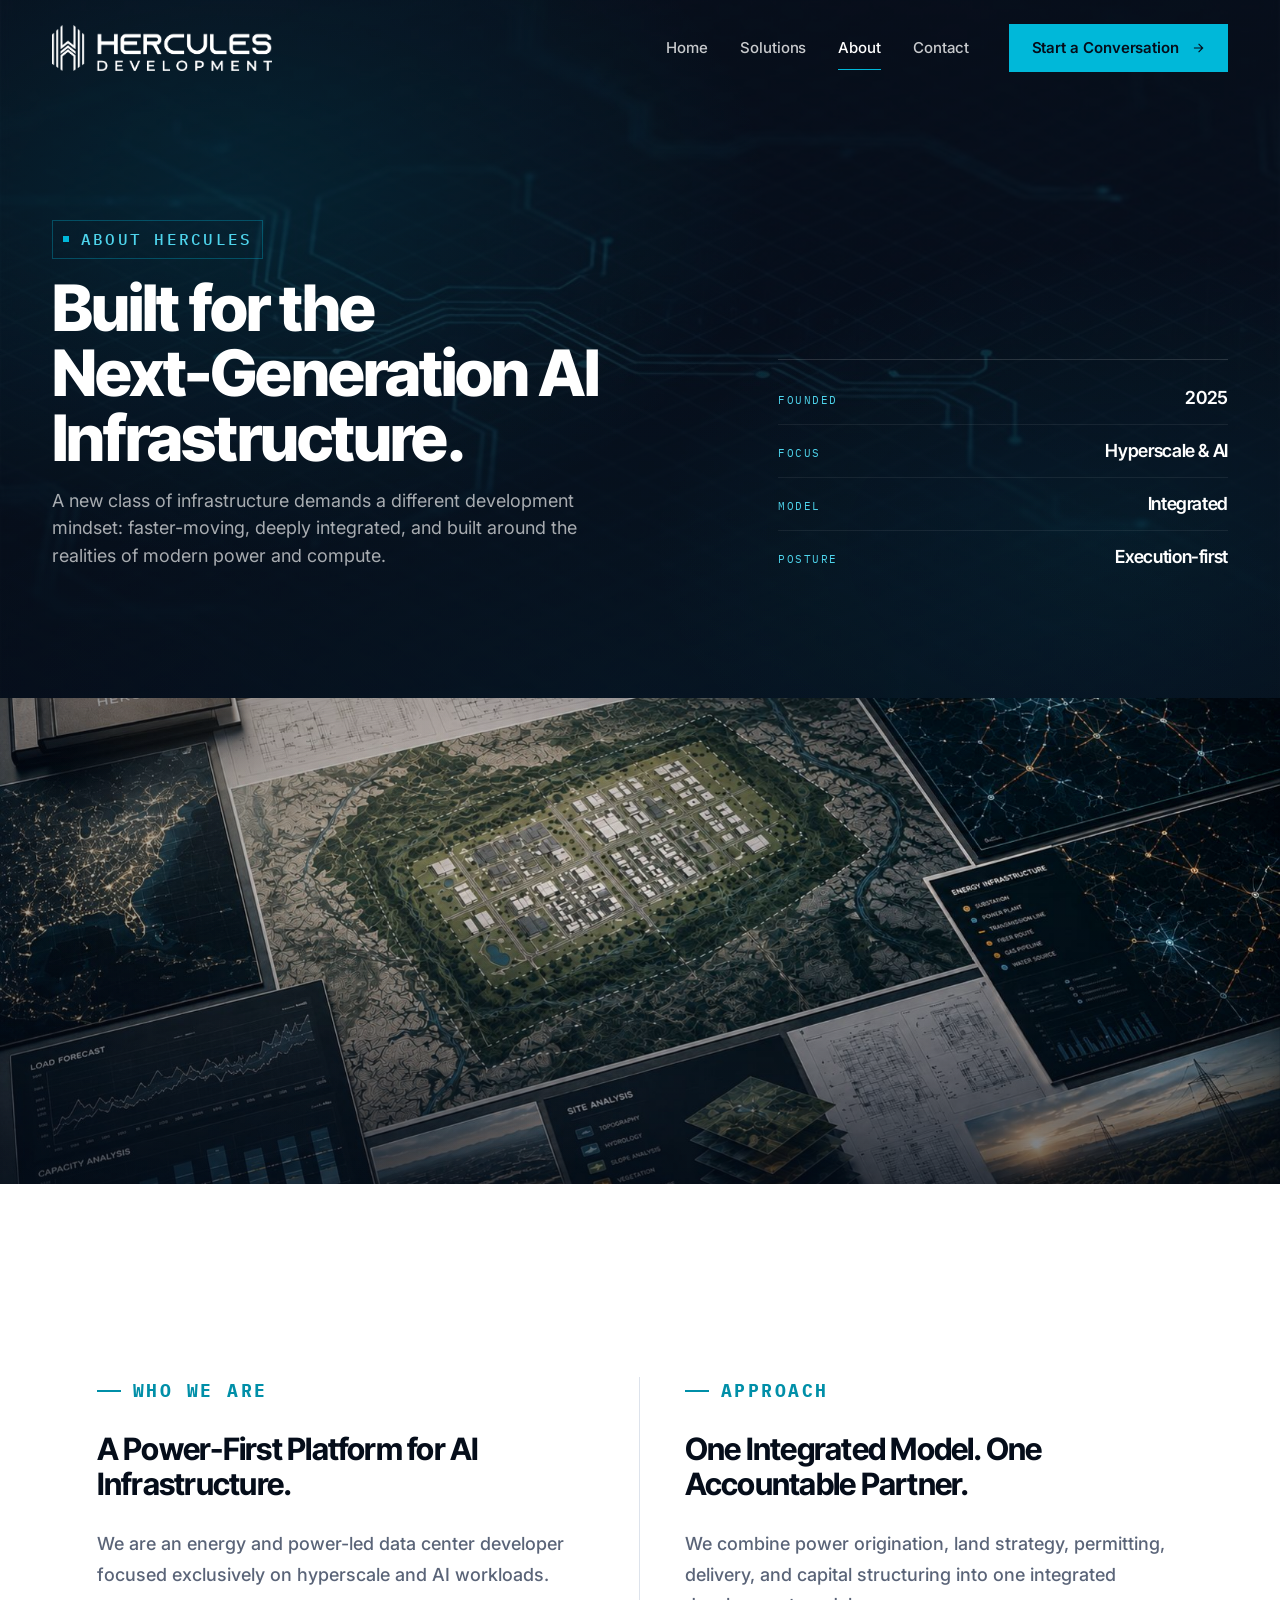
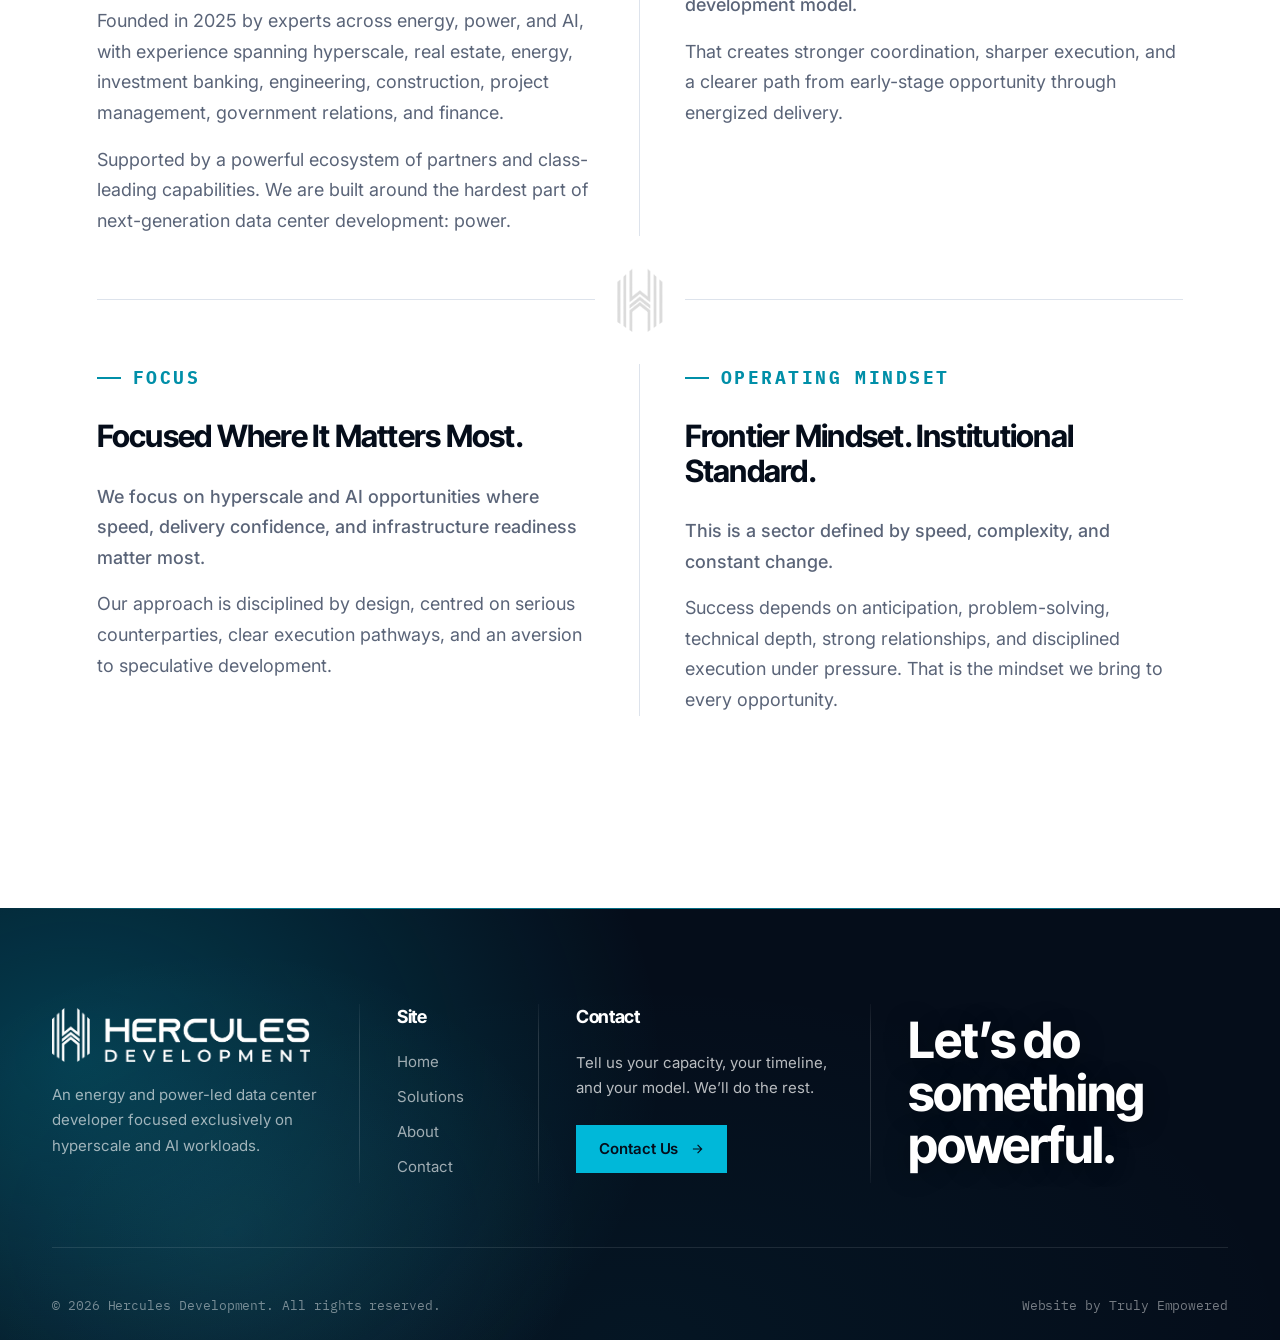
==== commit 2975ced7: "Sync local working copy to repo: HTML/CSS/JS spacing + mobile fixes, favicons, thank-you page - abou" ====
--- a/about.html
+++ b/about.html
@@ -5,14 +5,15 @@
   <meta name="viewport" content="width=device-width,initial-scale=1">
   <title>About — An Integrated Development Platform for the AI Infrastructure Era | Hercules Development</title>
   <meta name="description" content="An energy and power-led data center developer founded in 2025. One integrated model, one accountable partner, focused exclusively on hyperscale and AI workloads.">
-  <link rel="icon" type="image/png" href="images/logo.png">
+  <link rel="icon" type="image/svg+xml" href="images/favicon.svg">
+  <link rel="icon" type="image/x-icon" href="/favicon.ico">
+  <link rel="apple-touch-icon" href="/apple-touch-icon.png">
   <link rel="preconnect" href="https://fonts.googleapis.com">
   <link rel="preconnect" href="https://fonts.gstatic.com" crossorigin>
+  <link rel="stylesheet" href="https://fonts.googleapis.com/css2?family=Inter+Tight:wght@500;600;700;800;900&family=Inter:wght@400;500;600;700&family=IBM+Plex+Mono:wght@400;500;600&display=swap">
   <link rel="stylesheet" href="css/app.css">
 </head>
 <body>
-
-<a href="#main" class="skip">Skip to content</a>
 
 <header class="nav nav--floating">
   <div class="frame nav__inner">
@@ -119,6 +120,7 @@
     </div>
     <div class="foot__bottom">
       <span>&copy; <script>document.write(new Date().getFullYear())</script>&nbsp;Hercules Development. All rights reserved.</span>
+      <a class="foot__credit" href="https://www.trulyempowered.com" target="_blank" rel="noopener noreferrer">Website by Truly Empowered</a>
     </div>
   </div>
 </footer>
--- a/css/app.css
+++ b/css/app.css
@@ -1323,11 +1323,21 @@
 
 .foot--4col .foot__bottom {
   display: flex;
-  justify-content: flex-start;
+  justify-content: space-between;
+  align-items: center;
+  gap: var(--s-3);
+  flex-wrap: wrap;
   color: rgba(255, 255, 255, 0.45);
   font-size: var(--t-xs);
   letter-spacing: -0.005em;
 }
+.foot__credit {
+  color: inherit;
+  text-decoration: none;
+  transition: color var(--t-fast);
+}
+.foot__credit:hover,
+.foot__credit:focus-visible { color: var(--signal); text-decoration: underline; }
 
 /* Hide cyan radial gradients under the map (the "blue bar" the user reported) */
 .map-stage::before {
@@ -1392,7 +1402,7 @@
   text-shadow: 0 1px 8px rgba(0,0,0,0.4);
 }
 
-@import url('https://fonts.googleapis.com/css2?family=Inter+Tight:wght@500;600;700;800;900&family=Inter:wght@400;500;600;700&family=IBM+Plex+Mono:wght@400;500;600&display=swap');
+/* Google Fonts now loaded via <link> in each HTML <head> (Inter Tight, Inter, IBM Plex Mono). */
 
 /* ---------- 1. tokens ---------- */
 :root {
@@ -1427,7 +1437,7 @@
   --t-sm:  0.9375rem;
   --t-base: 1rem;
   --t-md:  1.0625rem;
-  --t-lg:  1.1875rem;
+  --t-lg:  1.0625rem;
   --t-xl:  1.375rem;
   --t-h4:  clamp(1.25rem, 1vw + 1rem, 1.5rem);
   --t-h3:  clamp(1.5rem,  1.4vw + 1rem, 1.875rem);
@@ -1477,6 +1487,14 @@
   --t-base:    280ms;
   --t-slow:    520ms;
   --t-stage:   900ms;
+}
+
+/* Body-text size: 17px on mobile, 18px on tablet + desktop. */
+@media (min-width: 720px) {
+  :root {
+    --t-md: 1.125rem; /* 18px */
+    --t-lg: 1.125rem; /* 18px — stays in sync with --t-md */
+  }
 }
 
 /* ---------- 2. reset ---------- */
@@ -1778,6 +1796,9 @@
 .hero .tag {
   text-shadow: 0 1px 6px rgba(0, 0, 0, 0.55);
 }
+@media (min-width: 880px) {
+  .hero .tag { margin-bottom: 20px; }
+}
 .hero__meta-val {
   text-shadow: 0 1px 8px rgba(0, 0, 0, 0.5);
 }
@@ -2275,6 +2296,9 @@
   font-family: var(--mono);
 }
 .field input, .field select, .field textarea {
+  width: 100%;
+  min-width: 0;
+  max-width: 100%;
   padding: var(--s-3) var(--s-4);
   border: 1px solid var(--line);
   background: var(--paper);
@@ -2283,6 +2307,8 @@
   color: var(--text);
   transition: border-color var(--t-fast), background var(--t-fast);
 }
+/* Allow form grid tracks to shrink below the input's intrinsic UA width */
+.form, .form__row, .field { min-width: 0; }
 .field input:focus, .field select:focus, .field textarea:focus {
   outline: 0;
   border-color: var(--ink);
@@ -2470,18 +2496,6 @@
 /* ---------- 22. utilities ---------- */
 .signal { color: var(--signal); }
 .muted { color: var(--text-mute); }
-.skip {
-  position: absolute;
-  top: -40px;
-  left: 0;
-  background: var(--signal);
-  color: var(--ink);
-  padding: var(--s-2) var(--s-4);
-  font-weight: 600;
-  z-index: 200;
-}
-.skip:focus { top: 0; }
-
 /* ---------- 23. mono detail label ---------- */
 .tag {
   font-family: var(--mono);
@@ -2845,8 +2859,26 @@
 
 /* ---------- 30. small responsive polish ---------- */
 @media (max-width: 600px) {
-  .hero { padding-block: 0 var(--s-8); }
+  /* Hero: keep content clear of the fixed nav, sit the tag on its own row at
+     its natural content width (so the surrounding wrapper doesn't get pushed
+     wider than the frame's gutters), and put a clean gap between tag and H1. */
+  .hero { padding-block: clamp(144px, 28vw, 172px) var(--s-8); }
+  .hero__inner > div {
+    display: flex;
+    flex-direction: column;
+    min-width: 0;
+  }
+  .hero .tag { align-self: flex-start; max-width: 100%; }
+  .hero__heading { margin-top: var(--s-5); }
   .hero__inner { gap: var(--s-7); }
+
+  /* h-stack heading-to-lede spacing: match the about-split rhythm (~24px). */
+  .h-stack { gap: 0 !important; }
+  .h-stack > h2 + p { margin-top: 0 !important; }
+
+  /* about-split: kill the redundant right-column padding-top — the grid
+     row-gap already provides the gap between stacked columns on mobile. */
+  .about-split__right { padding-top: 0; }
   .hero__coord { font-size: 0.62rem; }
   .ph--media { padding-block: clamp(120px, 26vw, 160px) clamp(56px, 12vw, 96px); }
   .ph__panel { padding-top: var(--s-4); }
@@ -3087,20 +3119,24 @@
   .eyebrow::before { width: 18px !important; margin-right: 8px !important; }
   .tag { font-size: 0.6875rem; letter-spacing: 0.06em; }
 
-  /* --- Hero CTAs: one row on mobile --- */
+  /* --- Hero CTAs: side-by-side when they fit, stack when they don't --- */
   .hero__actions {
-    flex-wrap: nowrap;
-    gap: var(--s-2);
+    flex-wrap: wrap;
+    gap: var(--s-3);
     width: 100%;
   }
   .hero__actions .btn {
     padding: var(--s-3) var(--s-4);
-    flex: 1 1 auto;
+    flex: 1 1 14rem;        /* shares a row above ~460px viewport, stacks below */
     justify-content: center;
-    white-space: nowrap;
-    min-width: 0;
+    white-space: normal;    /* allow label to wrap inside the button if needed */
+    text-align: center;
   }
   .hero__actions .btn .btn__arrow { display: none; }
+
+  /* --- Hero copy: never exceed viewport on narrow phones --- */
+  .hero__heading { max-width: 100%; }
+  .hero__sub     { max-width: 100%; }
 
   /* --- UNIFIED HEADING SCALE ON MOBILE ---
      All three H1 contexts share the same clamp formula so the visual
@@ -3158,9 +3194,9 @@
   .about-cell { gap: var(--s-3); }
   .delivery-row__text { gap: var(--s-2); }
   .contact-aside-list { gap: var(--s-4); }
-  .h-stack { gap: var(--s-2) !important; }
-  .h-stack p { margin-top: var(--s-2) !important; }
-  .h-stack p + p { margin-top: var(--s-2) !important; }
+  .h-stack { gap: 0 !important; }
+  .h-stack > h2 + p { margin-top: 0 !important; }
+  .h-stack p + p { margin-top: var(--s-3) !important; }
   .about-cell p + p { margin-top: var(--s-3); }
 
   /* --- Nav: bigger right gutter so the toggle has breathing room from screen edge,
@@ -3236,3 +3272,50 @@
 .back-to-top:hover { background: var(--signal-1); }
 .back-to-top svg { width: 20px; height: 20px; stroke: currentColor; stroke-width: 2; fill: none; }
 @media (prefers-reduced-motion: reduce) { .back-to-top { transition: none; transform: none; } }
+
+/* ===== Form submit loading state ===== */
+.btn.is-loading {
+  position: relative;
+  color: transparent !important;
+  pointer-events: none;
+  opacity: 1;
+}
+.btn.is-loading .btn__arrow { visibility: hidden; }
+.btn.is-loading::after {
+  content: "";
+  position: absolute;
+  inset: 0;
+  margin: auto;
+  width: 18px;
+  height: 18px;
+  border: 2px solid var(--ink);
+  border-top-color: transparent;
+  border-radius: 50%;
+  animation: btn-spin 0.7s linear infinite;
+}
+@keyframes btn-spin { to { transform: rotate(360deg); } }
+
+.form.is-submitting { position: relative; }
+.form.is-submitting::before {
+  content: "";
+  position: absolute;
+  top: -2px;
+  left: 0;
+  right: 0;
+  height: 3px;
+  background: linear-gradient(90deg, transparent, var(--signal-1, #4ed4ec), transparent);
+  background-size: 40% 100%;
+  background-repeat: no-repeat;
+  animation: form-progress 1.1s linear infinite;
+  border-radius: 2px;
+  z-index: 2;
+}
+@keyframes form-progress {
+  0%   { background-position: -40% 0; }
+  100% { background-position: 140% 0; }
+}
+
+@media (prefers-reduced-motion: reduce) {
+  .btn.is-loading::after { animation-duration: 1.5s; }
+  .form.is-submitting::before { animation: none; background-position: 0 0; background-size: 100% 100%; }
+}
